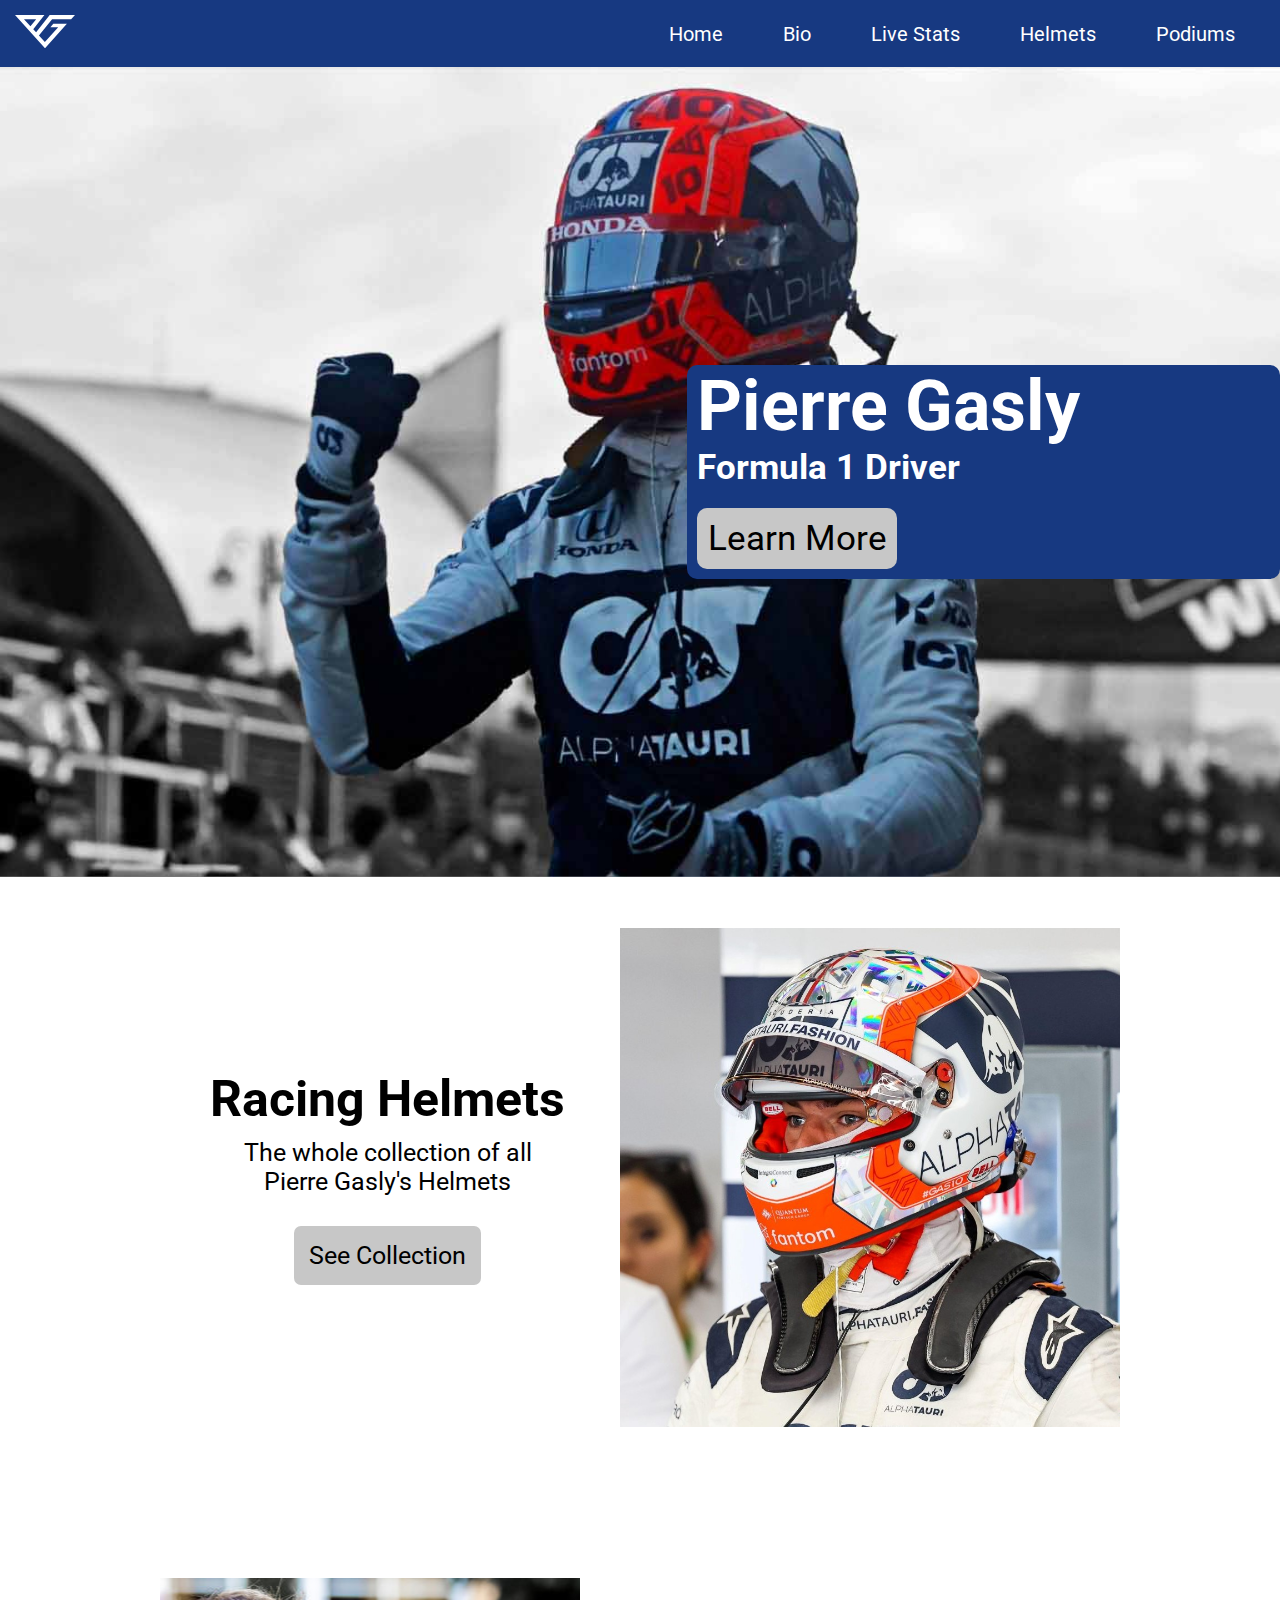
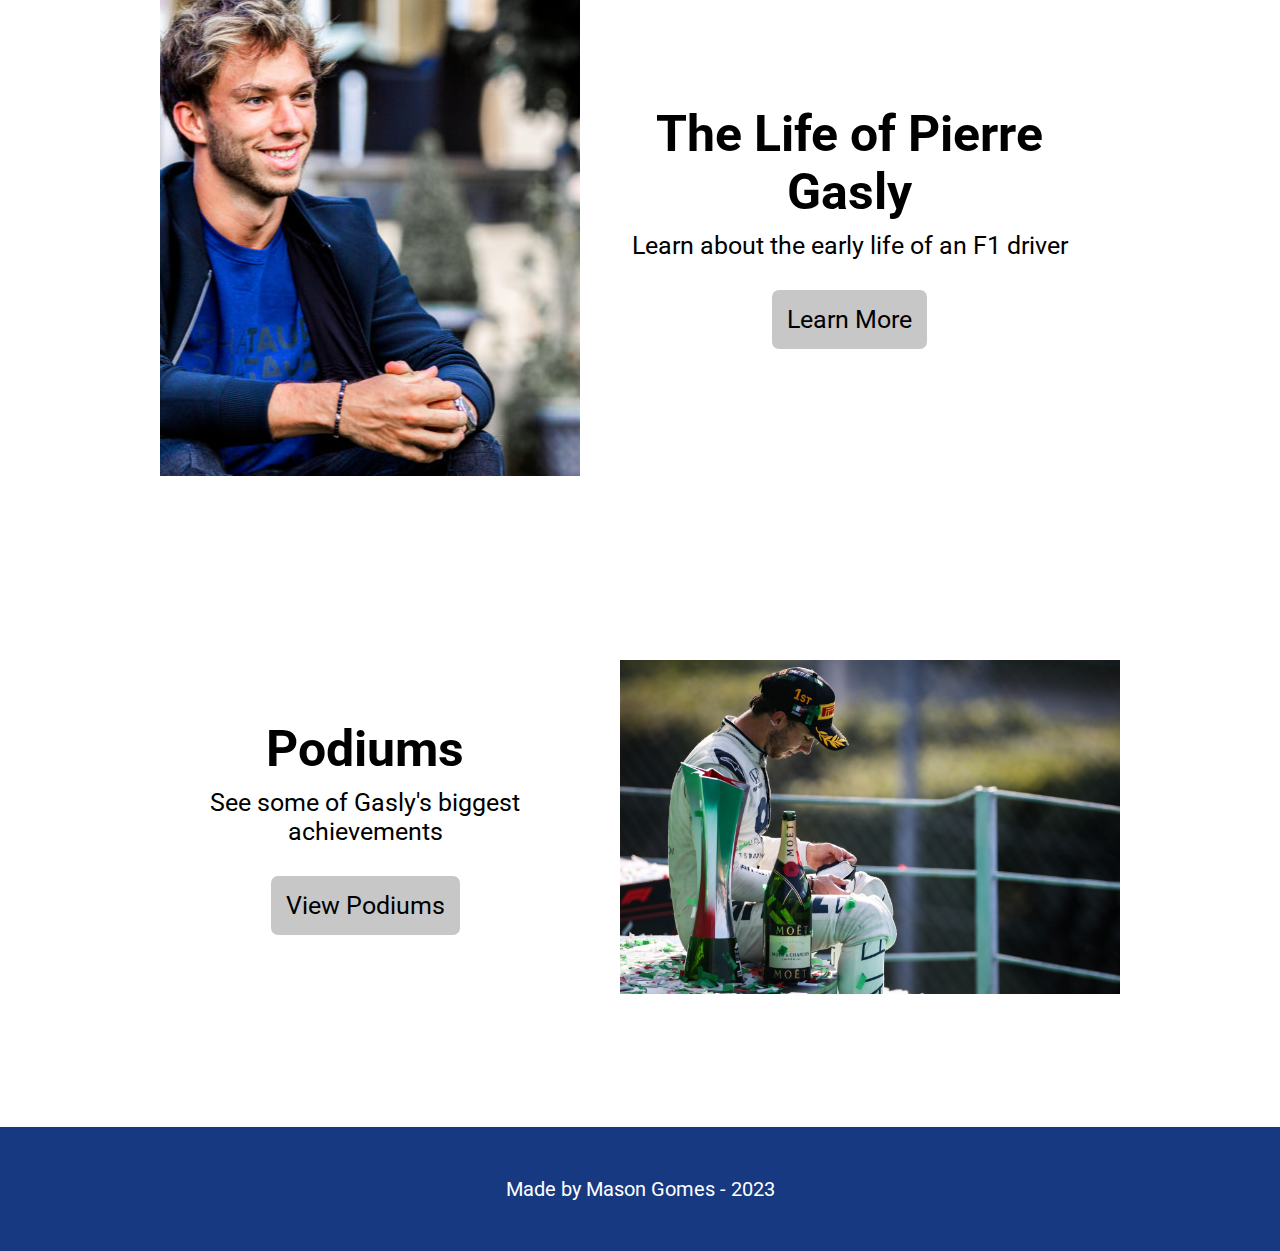
==== index.html @ 5350dfff "Add files via upload" ====
<!DOCTYPE html>
<html lang="en">
  <head>
    <meta charset="UTF-8" />
    <meta http-equiv="X-UA-Compatible" content="IE=edge" />
    <meta name="viewport" content="width=device-width, initial-scale=1.0" />
    <link rel="stylesheet" href="style.css" />
    <link rel="stylesheet" href="navbar.css" />
    <link rel="preconnect" href="https://fonts.googleapis.com" />
    <link rel="preconnect" href="https://fonts.gstatic.com" crossorigin />
    <link
      href="https://fonts.googleapis.com/css2?family=Roboto&family=Space+Mono&display=swap"
      rel="stylesheet"
    />
    <title>Pierre Gasly</title>
  </head>
  <body>
    <nav id="navbar">
      <a href="index.html">
        <svg id="pg-logo" viewBox="0 0 460.74 255.44">
          <defs>
            <style>
              .cls-1 {
                fill: #fff;
              }
            </style>
          </defs>
          <path
            class="cls-1"
            d="m431.09,33.47L460.74,0h-194.14l-104.56,131.61-21.7-21.4L225.94,0H0l230.51,255.44,168.02-187.57-104.56-.46-22.07,26.83h59.9l-102.5,113.35-45.57-50.47,101.22-123.65h146.14Zm-362.3-.8h93.9l-44.14,52.85-49.76-52.85Z"
          />
        </svg>
      </a>
      <div class="tabs">
        <a href="index.html">Home</a>
        <a href="bio.html">Bio</a>
        <a href="stats.html">Live Stats</a>
        <a href="helmets.html">Helmets</a>
        <a href="podiums.html">Podiums</a>
      </div>
    </nav>
    <div class="heroContainer">
      <div class="heroContent">
        <h1 class="heroTitle">Pierre Gasly</h1>
        <h2 class="heroSubtitle">Formula 1 Driver</h2>
        <a class="heroButton" href="bio.html">Learn More</a>
      </div>
    </div>
    <div class="helmetSection">
      <div class="helmetContent">
        <h1 class="helmetText">Racing Helmets</h1>
        <h2 class="helmetSubtext">
          The whole collection of all <br />
          Pierre Gasly's Helmets
        </h2>
        <a class="helmetButton" href="helmets.html">See Collection</a>
      </div>
      <div class="helmetImage"></div>
    </div>
    <div class="bioSection">
      <div class="bioImage"></div>
      <div class="bioContent">
        <h1 class="bioText">The Life of Pierre Gasly</h1>
        <h2 class="bioSubtext">Learn about the early life of an F1 driver</h2>
        <a class="bioButton" href="bio.html">Learn More</a>
      </div>
    </div>
    <div class="podiumSection">
      <div class="podiumContent">
        <h1 class="podiumText">Podiums</h1>
        <h2 class="podiumSubtext">
          See some of Gasly's biggest<br />
        achievements  
        </h2>
        <a class="podiumButton" href="podiums.html">View Podiums</a>
      </div>
      <div class="podiumImage"></div>
    </div>
    <div class="footer">
      <div class="footerText">Made by Mason Gomes - 2023</div>
    </div>
    
    <script src="script.js"></script>
  </body>
</html>
---- style.css ----
* {
  margin: 0;
  padding: 0;
  box-sizing: border-box;
  font-family: "Roboto", sans-serif;
}
/* 
body {
  background-color: rgb(50, 96, 114);
} */

a {
  color: black;
  text-decoration: none;
}

.heroContainer {
  background-image: url(Home\ page\ BW.jpg);
  background-size: cover;
  height: 90vh;
  width: 100%;
  display: flex;
  flex-direction: column;
  justify-content: center;
  align-items: flex-end;
  text-align: left;
}

.heroContent {
  border-radius: 10px;
  color: white;
  font-size: 35px;
  padding: 0px 200px 10px 10px;
  background-color: rgb(23, 57, 129);
}
.heroSubtitle {
  margin-bottom: 20px;
  font-size: 35px;
}

.heroButton {
  display: block;
  text-align: center;
  padding: 10px;
  background-color: rgb(199, 199, 199);
  color: rgb(0, 0, 0);
  border-radius: 10px;
  margin-top: 20px;
  width: 200px;
}

.heroButton:hover {
  background-color: rgb(100, 100, 100);
  color: rgb(255, 255, 255);
}

.helmetImage {
  background: url(gasly_helmets.jpg) no-repeat center;
  background-size: contain;
  display: flex;
  height: 500px;
  width: 500px;
}

.helmetContent {
  background-color: white;
  font-size: 25px;
  display: flex;
  flex-direction: column;
  justify-content: center;
  align-items: center;
  text-align: center;
  margin: 50px;
}

.helmetButton {
  background-color: rgb(199, 199, 199);
  padding: 15px;
  border-radius: 7px;
  font-size: 25px;
  margin-top: 30px;
}

.helmetButton:hover {
  background-color: rgb(100, 100, 100);
  color: rgb(255, 255, 255);
}

.helmetSection {
  display: flex;
  width: 75%;
  margin: auto;
  justify-content: space-between;
  margin-top: 50px;
}

.helmetSubtext{
  font-weight: normal;
  font-size: 25px;
  margin-top: 10px;
}

.bioImage {
  background: url(gasly_bio.jpg) no-repeat center;
  height: 500px;
  width: 500px;
}

.bioSection {
  display: flex;
  width: 75%;
  margin: auto;
  justify-content: space-between;
  margin-top: 150px;
}

.bioContent {
  background-color: white;
  font-size: 25px;
  display: flex;
  flex-direction: column;
  justify-content: center;
  align-items: center;
  text-align: center;
  margin: 50px;
}

.bioButton {
  background-color: rgb(199, 199, 199);
  padding: 15px;
  border-radius: 7px;
  font-size: 25px;
  margin-top: 30px;
}

.bioButton:hover {
  background-color: rgb(100, 100, 100);
  color: rgb(255, 255, 255);
}

.bioSubtext{
  font-weight: normal;
  font-size: 25px;
  margin-top: 10px;
}

.footer {
  background-color: rgb(23, 57, 129);
  padding: 50px;
  margin-top: 50px;
  text-align: center;
  color: white;
  font-size: 20px;
}

.podiumImage {
  background: url(podiumpic.jpg) no-repeat center;
  background-size: contain;
  display: flex;
  height: 500px;
  width: 500px;
}

.podiumContent {
  background-color: white;
  font-size: 25px;
  display: flex;
  flex-direction: column;
  justify-content: center;
  align-items: center;
  text-align: center;
  margin: 50px;
}

.podiumButton {
  background-color: rgb(199, 199, 199);
  padding: 15px;
  border-radius: 7px;
  font-size: 25px;
  margin-top: 30px;
}

.podiumButton:hover {
  background-color: rgb(100, 100, 100);
  color: rgb(255, 255, 255);
}

.podiumSection {
  display: flex;
  width: 75%;
  margin: auto;
  justify-content: space-between;
  margin-top: 100px;
}

.podiumSubtext{
  font-weight: normal;
  font-size: 25px;
  margin-top: 10px;
}
---- navbar.css ----
* {
  margin: 0;
  padding: 0;
  box-sizing: border-box;
}

a {
  color: black;
  text-decoration: none;
}

#navbar {
  display: flex;
  justify-content: space-between;
  align-items: center;
  background-color: rgb(23, 57, 129);
  padding: 15px;
}

.tabs {
  display: flex;
  align-items: center;
  justify-content: center;
}

.tabs a {
  margin: 0 30px 0 30px;
  color: white;

  font-size: 20px;
  transition: all 0.3s;
}

.tabs a:hover {
  font-weight: bold;
  font-size: 22px;
}

#pg-logo {
  width: 60px;
}
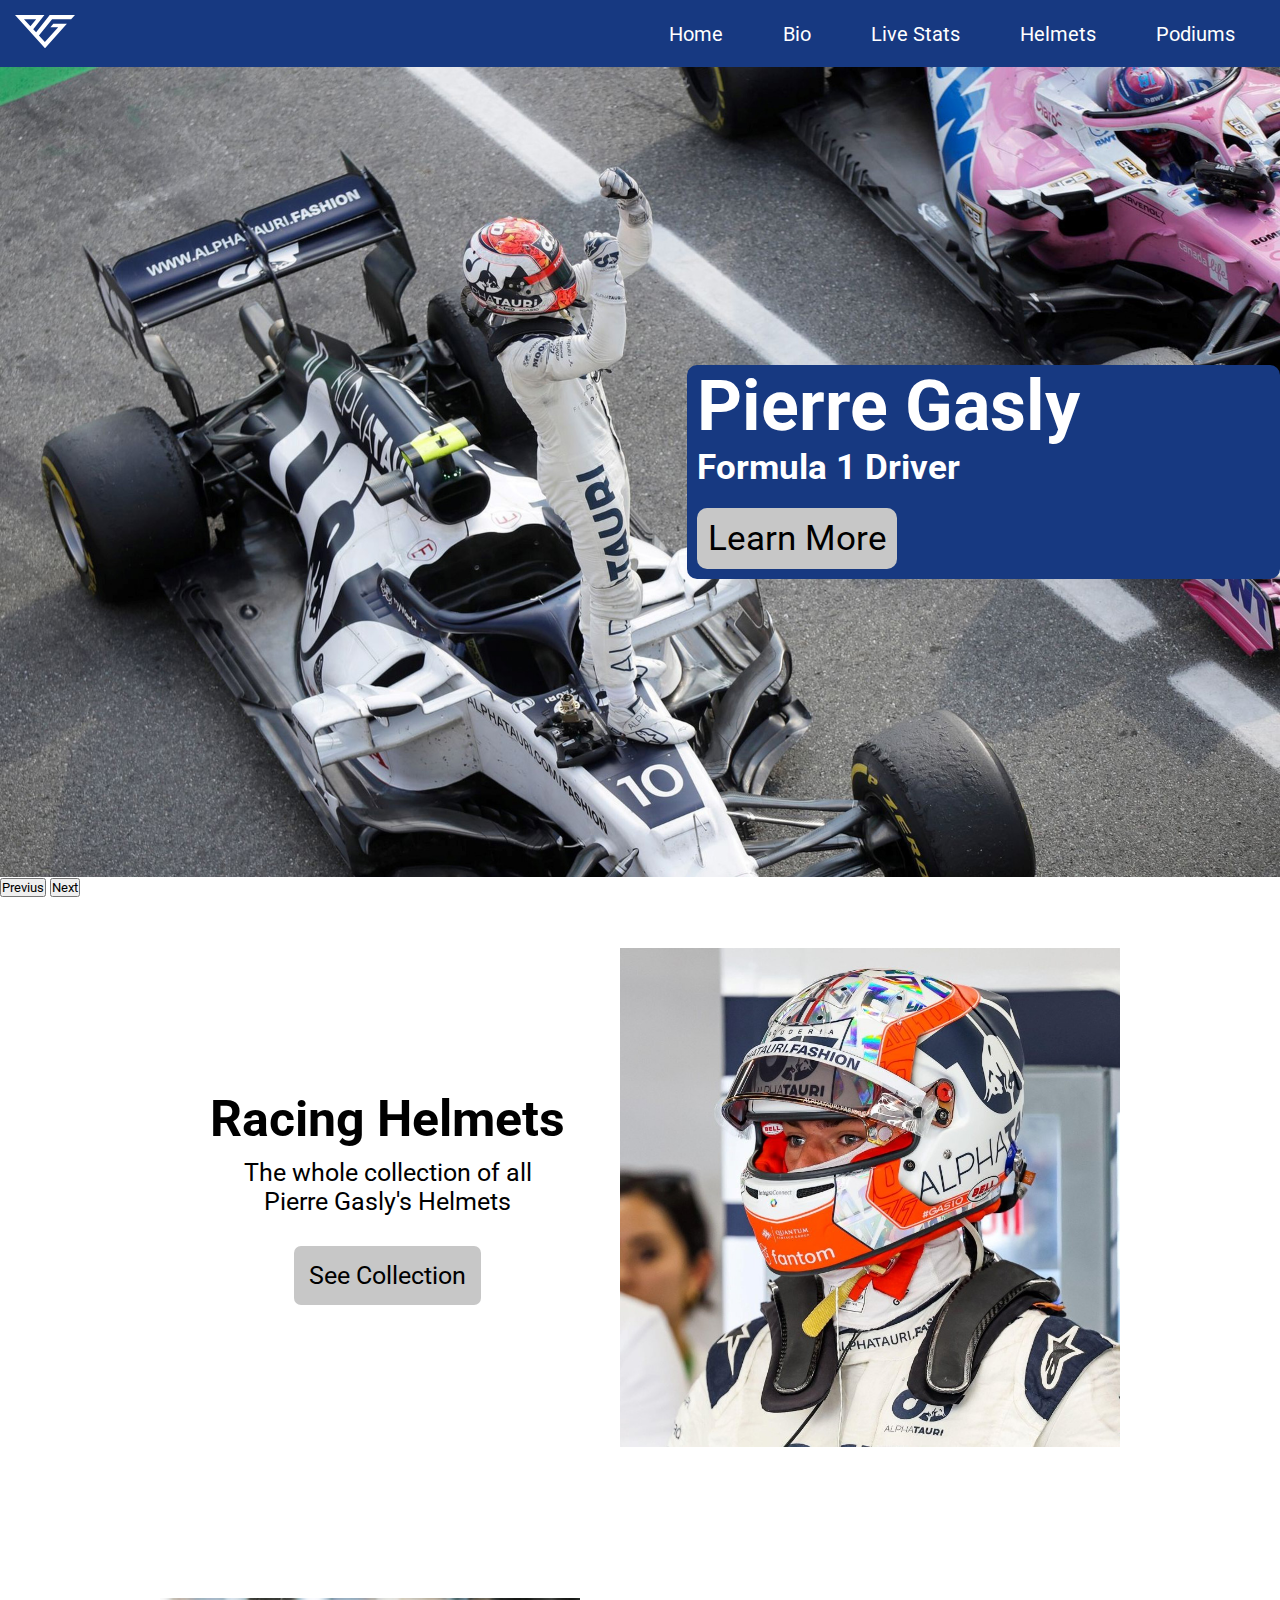
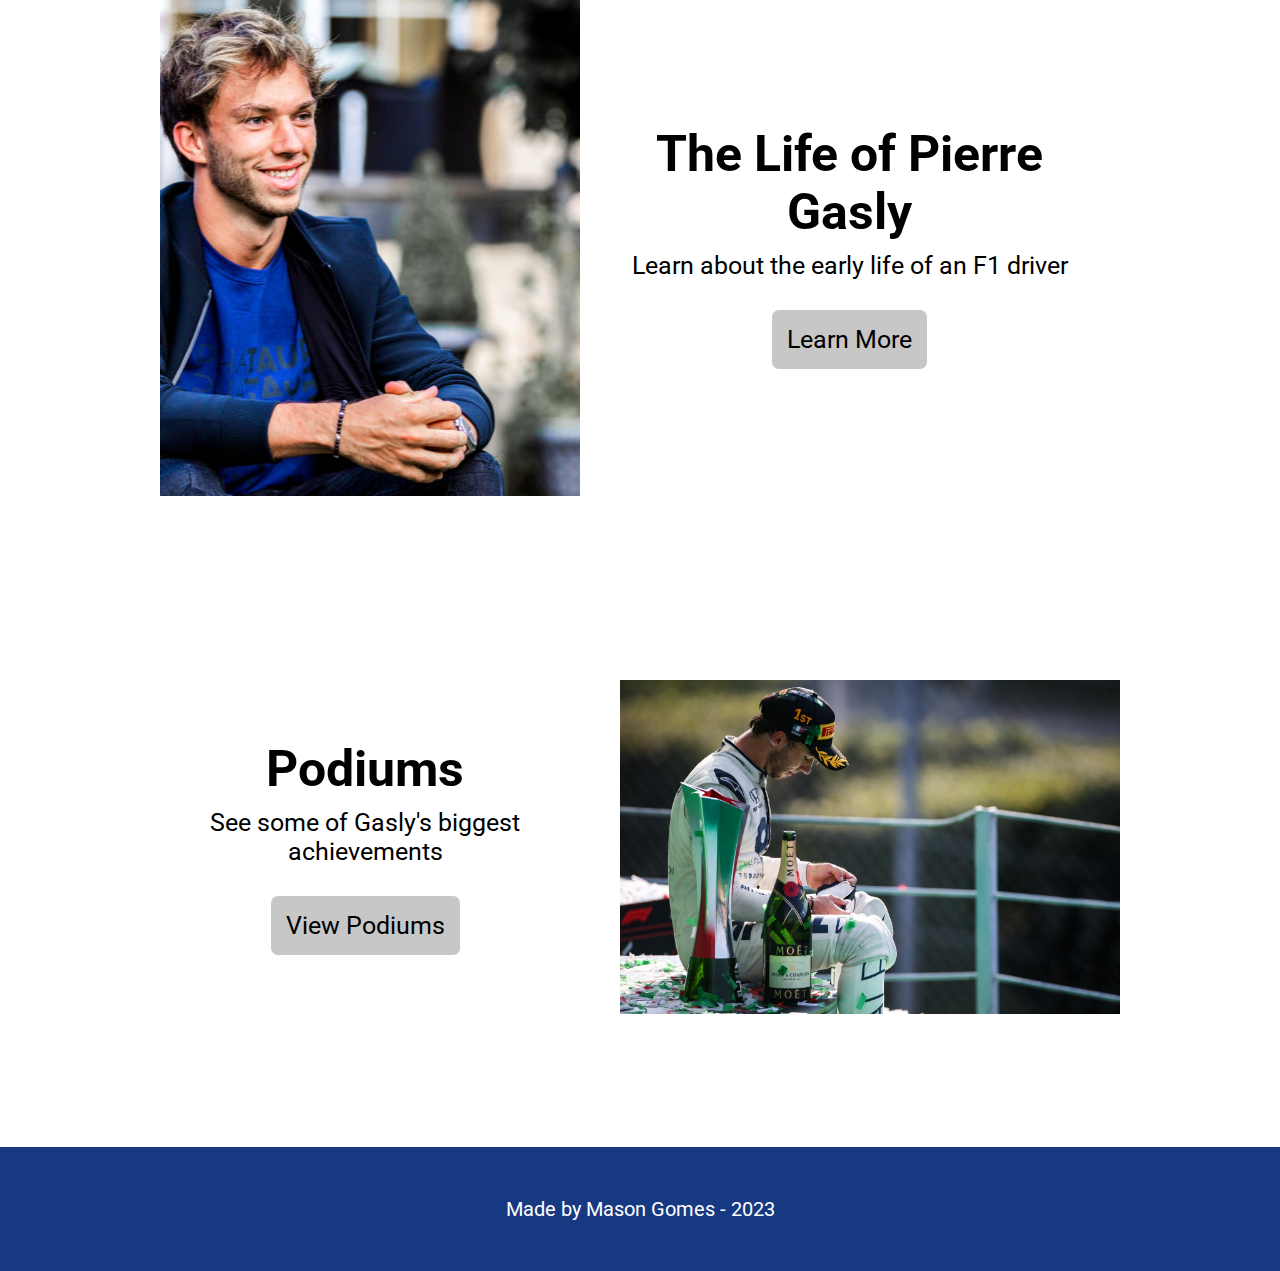
==== commit 4497df5c: "first update" ====
--- a/index.html
+++ b/index.html
@@ -1,85 +1,113 @@
-<!DOCTYPE html>
-<html lang="en">
-  <head>
-    <meta charset="UTF-8" />
-    <meta http-equiv="X-UA-Compatible" content="IE=edge" />
-    <meta name="viewport" content="width=device-width, initial-scale=1.0" />
-    <link rel="stylesheet" href="style.css" />
-    <link rel="stylesheet" href="navbar.css" />
-    <link rel="preconnect" href="https://fonts.googleapis.com" />
-    <link rel="preconnect" href="https://fonts.gstatic.com" crossorigin />
-    <link
-      href="https://fonts.googleapis.com/css2?family=Roboto&family=Space+Mono&display=swap"
-      rel="stylesheet"
-    />
-    <title>Pierre Gasly</title>
-  </head>
-  <body>
-    <nav id="navbar">
-      <a href="index.html">
-        <svg id="pg-logo" viewBox="0 0 460.74 255.44">
-          <defs>
-            <style>
-              .cls-1 {
-                fill: #fff;
-              }
-            </style>
-          </defs>
-          <path
-            class="cls-1"
-            d="m431.09,33.47L460.74,0h-194.14l-104.56,131.61-21.7-21.4L225.94,0H0l230.51,255.44,168.02-187.57-104.56-.46-22.07,26.83h59.9l-102.5,113.35-45.57-50.47,101.22-123.65h146.14Zm-362.3-.8h93.9l-44.14,52.85-49.76-52.85Z"
-          />
-        </svg>
-      </a>
-      <div class="tabs">
-        <a href="index.html">Home</a>
-        <a href="bio.html">Bio</a>
-        <a href="stats.html">Live Stats</a>
-        <a href="helmets.html">Helmets</a>
-        <a href="podiums.html">Podiums</a>
-      </div>
-    </nav>
-    <div class="heroContainer">
-      <div class="heroContent">
-        <h1 class="heroTitle">Pierre Gasly</h1>
-        <h2 class="heroSubtitle">Formula 1 Driver</h2>
-        <a class="heroButton" href="bio.html">Learn More</a>
-      </div>
-    </div>
-    <div class="helmetSection">
-      <div class="helmetContent">
-        <h1 class="helmetText">Racing Helmets</h1>
-        <h2 class="helmetSubtext">
-          The whole collection of all <br />
-          Pierre Gasly's Helmets
-        </h2>
-        <a class="helmetButton" href="helmets.html">See Collection</a>
-      </div>
-      <div class="helmetImage"></div>
-    </div>
-    <div class="bioSection">
-      <div class="bioImage"></div>
-      <div class="bioContent">
-        <h1 class="bioText">The Life of Pierre Gasly</h1>
-        <h2 class="bioSubtext">Learn about the early life of an F1 driver</h2>
-        <a class="bioButton" href="bio.html">Learn More</a>
-      </div>
-    </div>
-    <div class="podiumSection">
-      <div class="podiumContent">
-        <h1 class="podiumText">Podiums</h1>
-        <h2 class="podiumSubtext">
-          See some of Gasly's biggest<br />
-        achievements  
-        </h2>
-        <a class="podiumButton" href="podiums.html">View Podiums</a>
-      </div>
-      <div class="podiumImage"></div>
-    </div>
-    <div class="footer">
-      <div class="footerText">Made by Mason Gomes - 2023</div>
-    </div>
-    
-    <script src="script.js"></script>
-  </body>
-</html>
+<!DOCTYPE html>
+<html lang="en">
+  <head>
+    <meta charset="UTF-8" />
+    <meta http-equiv="X-UA-Compatible" content="IE=edge" />
+    <meta name="viewport" content="width=device-width, initial-scale=1.0" />
+    <link rel="stylesheet" href="style.css" />
+    <link rel="stylesheet" href="navbar.css" />
+    <link rel="preconnect" href="https://fonts.googleapis.com" />
+    <link rel="preconnect" href="https://fonts.gstatic.com" crossorigin />
+    <link
+      href="https://fonts.googleapis.com/css2?family=Roboto&family=Space+Mono&display=swap"
+      rel="stylesheet"
+    />
+    <title>Pierre Gasly</title>
+  </head>
+  <body>
+    <nav id="navbar">
+      <a href="index.html">
+        <svg id="pg-logo" viewBox="0 0 460.74 255.44">
+          <defs>
+            <style>
+              .cls-1 {
+                fill: #fff;
+              }
+            </style>
+          </defs>
+          <path
+            class="cls-1"
+            d="m431.09,33.47L460.74,0h-194.14l-104.56,131.61-21.7-21.4L225.94,0H0l230.51,255.44,168.02-187.57-104.56-.46-22.07,26.83h59.9l-102.5,113.35-45.57-50.47,101.22-123.65h146.14Zm-362.3-.8h93.9l-44.14,52.85-49.76-52.85Z"
+          />
+        </svg>
+      </a>
+      <div class="tabs">
+        <a href="index.html">Home</a>
+        <a href="bio.html">Bio</a>
+        <a href="stats.html">Live Stats</a>
+        <a href="helmets.html">Helmets</a>
+        <a href="podiums.html">Podiums</a>
+      </div>
+    </nav>
+    <div class="heroCarousel">
+      <div class="slide bioSlide">
+        <div class="slideContent">
+          <h1 class="heroTitle">Pierre Gasly</h1>
+          <h2 class="heroSubtitle">Formula 1 Driver</h2>
+          <a class="heroButton" href="bio.html">Learn More</a>
+        </div>
+      </div>
+
+      <div class="slide statsSlide">
+        <div class="slideContent">
+          <h1 class="heroTitle">Pierre Gasly</h1>
+          <h2 class="heroSubtitle">Formula 1 Driver</h2>
+          <a class="heroButton" href="bio.html">Learn More</a>
+        </div>
+      </div>
+
+      <div class="slide helmetsSlide">
+        <div class="altSlideContent">
+          <h1 class="heroTitle">Pierre Gasly</h1>
+          <h2 class="heroSubtitle">Formula 1 Driver</h2>
+          <a class="heroAltButton" href="bio.html">Learn More</a>
+        </div>
+      </div>
+
+      <div class="slide podiumSlide">
+        <div class="altSlideContent">
+          <h1 class="heroTitle">Pierre Gasly</h1>
+          <h2 class="heroSubtitle">Formula 1 Driver</h2>
+          <a class="heroAltButton" href="bio.html">Learn More</a>
+        </div>
+      </div>
+    </div>
+    <button class="prev">Previus</button>
+    <button class="next">Next</button>
+    <div class="helmetSection">
+      <div class="helmetContent">
+        <h1 class="helmetText">Racing Helmets</h1>
+        <h2 class="helmetSubtext">
+          The whole collection of all <br />
+          Pierre Gasly's Helmets
+        </h2>
+        <a class="helmetButton" href="helmets.html">See Collection</a>
+      </div>
+      <div class="helmetImage"></div>
+    </div>
+    <div class="bioSection">
+      <div class="bioImage"></div>
+      <div class="bioContent">
+        <h1 class="bioText">The Life of Pierre Gasly</h1>
+        <h2 class="bioSubtext">Learn about the early life of an F1 driver</h2>
+        <a class="bioButton" href="bio.html">Learn More</a>
+      </div>
+    </div>
+    <div class="podiumSection">
+      <div class="podiumContent">
+        <h1 class="podiumText">Podiums</h1>
+        <h2 class="podiumSubtext">
+          See some of Gasly's biggest<br />
+          achievements
+        </h2>
+        <a class="podiumButton" href="podiums.html">View Podiums</a>
+      </div>
+      <div class="podiumImage"></div>
+    </div>
+    <div class="footer">
+      <div class="footerText">Made by Mason Gomes - 2023</div>
+    </div>
+
+    <script src="script.js"></script>
+  </body>
+</html>
--- a/style.css
+++ b/style.css
@@ -1,200 +1,282 @@
-* {
-  margin: 0;
-  padding: 0;
-  box-sizing: border-box;
-  font-family: "Roboto", sans-serif;
-}
-/* 
-body {
-  background-color: rgb(50, 96, 114);
-} */
-
-a {
-  color: black;
-  text-decoration: none;
-}
-
-.heroContainer {
-  background-image: url(Home\ page\ BW.jpg);
-  background-size: cover;
-  height: 90vh;
-  width: 100%;
-  display: flex;
-  flex-direction: column;
-  justify-content: center;
-  align-items: flex-end;
-  text-align: left;
-}
-
-.heroContent {
-  border-radius: 10px;
-  color: white;
-  font-size: 35px;
-  padding: 0px 200px 10px 10px;
-  background-color: rgb(23, 57, 129);
-}
-.heroSubtitle {
-  margin-bottom: 20px;
-  font-size: 35px;
-}
-
-.heroButton {
-  display: block;
-  text-align: center;
-  padding: 10px;
-  background-color: rgb(199, 199, 199);
-  color: rgb(0, 0, 0);
-  border-radius: 10px;
-  margin-top: 20px;
-  width: 200px;
-}
-
-.heroButton:hover {
-  background-color: rgb(100, 100, 100);
-  color: rgb(255, 255, 255);
-}
-
-.helmetImage {
-  background: url(gasly_helmets.jpg) no-repeat center;
-  background-size: contain;
-  display: flex;
-  height: 500px;
-  width: 500px;
-}
-
-.helmetContent {
-  background-color: white;
-  font-size: 25px;
-  display: flex;
-  flex-direction: column;
-  justify-content: center;
-  align-items: center;
-  text-align: center;
-  margin: 50px;
-}
-
-.helmetButton {
-  background-color: rgb(199, 199, 199);
-  padding: 15px;
-  border-radius: 7px;
-  font-size: 25px;
-  margin-top: 30px;
-}
-
-.helmetButton:hover {
-  background-color: rgb(100, 100, 100);
-  color: rgb(255, 255, 255);
-}
-
-.helmetSection {
-  display: flex;
-  width: 75%;
-  margin: auto;
-  justify-content: space-between;
-  margin-top: 50px;
-}
-
-.helmetSubtext{
-  font-weight: normal;
-  font-size: 25px;
-  margin-top: 10px;
-}
-
-.bioImage {
-  background: url(gasly_bio.jpg) no-repeat center;
-  height: 500px;
-  width: 500px;
-}
-
-.bioSection {
-  display: flex;
-  width: 75%;
-  margin: auto;
-  justify-content: space-between;
-  margin-top: 150px;
-}
-
-.bioContent {
-  background-color: white;
-  font-size: 25px;
-  display: flex;
-  flex-direction: column;
-  justify-content: center;
-  align-items: center;
-  text-align: center;
-  margin: 50px;
-}
-
-.bioButton {
-  background-color: rgb(199, 199, 199);
-  padding: 15px;
-  border-radius: 7px;
-  font-size: 25px;
-  margin-top: 30px;
-}
-
-.bioButton:hover {
-  background-color: rgb(100, 100, 100);
-  color: rgb(255, 255, 255);
-}
-
-.bioSubtext{
-  font-weight: normal;
-  font-size: 25px;
-  margin-top: 10px;
-}
-
-.footer {
-  background-color: rgb(23, 57, 129);
-  padding: 50px;
-  margin-top: 50px;
-  text-align: center;
-  color: white;
-  font-size: 20px;
-}
-
-.podiumImage {
-  background: url(podiumpic.jpg) no-repeat center;
-  background-size: contain;
-  display: flex;
-  height: 500px;
-  width: 500px;
-}
-
-.podiumContent {
-  background-color: white;
-  font-size: 25px;
-  display: flex;
-  flex-direction: column;
-  justify-content: center;
-  align-items: center;
-  text-align: center;
-  margin: 50px;
-}
-
-.podiumButton {
-  background-color: rgb(199, 199, 199);
-  padding: 15px;
-  border-radius: 7px;
-  font-size: 25px;
-  margin-top: 30px;
-}
-
-.podiumButton:hover {
-  background-color: rgb(100, 100, 100);
-  color: rgb(255, 255, 255);
-}
-
-.podiumSection {
-  display: flex;
-  width: 75%;
-  margin: auto;
-  justify-content: space-between;
-  margin-top: 100px;
-}
-
-.podiumSubtext{
-  font-weight: normal;
-  font-size: 25px;
-  margin-top: 10px;
-}+* {
+  margin: 0;
+  padding: 0;
+  box-sizing: border-box;
+  font-family: "Roboto", sans-serif;
+}
+/* 
+body {
+  background-color: rgb(50, 96, 114);
+} */
+
+a {
+  color: black;
+  text-decoration: none;
+}
+
+.heroCarousel {
+  width: 100%;
+  height: 90vh;
+  display: flex;
+  justify-content: center;
+  position: relative;
+  align-items: flex-end;
+  text-align: left;
+  flex-direction: column;
+  overflow: hidden;
+}
+
+.bioSlide {
+  background-image: url(bio.jpg);
+  background-size: cover;
+  height: 90vh;
+  width: 100%;
+  display: flex;
+  flex-direction: column;
+  justify-content: center;
+  align-items: flex-end;
+  text-align: left;
+}
+
+.statsSlide {
+  background-image: url(stats.jpg);
+  background-size: cover;
+  height: 90vh;
+  width: 100%;
+  display: flex;
+  flex-direction: column;
+  justify-content: center;
+  align-items: flex-end;
+  text-align: left;
+}
+
+.helmetsSlide {
+  background-image: url(helmets.jpg);
+  background-size: cover;
+  height: 90vh;
+  width: 100%;
+  display: flex;
+  flex-direction: column;
+  justify-content: center;
+  align-items: flex-start;
+  text-align: left;
+}
+
+.altSlideContent {
+  padding: 0px 10px 10px 200px;
+  border-radius: 10px;
+  color: white;
+  font-size: 35px;
+  background-color: rgb(23, 57, 129);
+  text-align: right;
+}
+
+.heroAltButton {
+  display: block;
+  text-align: center;
+  padding: 10px;
+  background-color: rgb(199, 199, 199);
+  color: rgb(0, 0, 0);
+  border-radius: 10px;
+  margin-top: 20px;
+  width: 200px;
+  margin-left: 200px;
+}
+
+.podiumSlide {
+  background-image: url(podium.jpg);
+  background-size: cover;
+  height: 90vh;
+  width: 100%;
+  display: flex;
+  flex-direction: column;
+  justify-content: center;
+  align-items: flex-start;
+  text-align: left;
+}
+
+.slide {
+  width: 100%;
+  height: 100%;
+  position: absolute;
+  transition: all 0.5s;
+}
+
+.slide img {
+  width: 100%;
+  height: 100%;
+  object-fit: cover;
+}
+
+.slideContent {
+  padding: 0px 200px 10px 10px;
+  border-radius: 10px;
+  color: white;
+  font-size: 35px;
+  background-color: rgb(23, 57, 129);
+}
+.heroSubtitle {
+  margin-bottom: 20px;
+  font-size: 35px;
+}
+
+.heroButton {
+  display: block;
+  text-align: center;
+  padding: 10px;
+  background-color: rgb(199, 199, 199);
+  color: rgb(0, 0, 0);
+  border-radius: 10px;
+  margin-top: 20px;
+  width: 200px;
+}
+
+.heroButton:hover {
+  background-color: rgb(100, 100, 100);
+  color: rgb(255, 255, 255);
+}
+
+.helmetImage {
+  background: url(gasly_helmets.jpg) no-repeat center;
+  background-size: contain;
+  display: flex;
+  height: 500px;
+  width: 500px;
+}
+
+.helmetContent {
+  background-color: white;
+  font-size: 25px;
+  display: flex;
+  flex-direction: column;
+  justify-content: center;
+  align-items: center;
+  text-align: center;
+  margin: 50px;
+}
+
+.helmetButton {
+  background-color: rgb(199, 199, 199);
+  padding: 15px;
+  border-radius: 7px;
+  font-size: 25px;
+  margin-top: 30px;
+}
+
+.helmetButton:hover {
+  background-color: rgb(100, 100, 100);
+  color: rgb(255, 255, 255);
+}
+
+.helmetSection {
+  display: flex;
+  width: 75%;
+  margin: auto;
+  justify-content: space-between;
+  margin-top: 50px;
+}
+
+.helmetSubtext {
+  font-weight: normal;
+  font-size: 25px;
+  margin-top: 10px;
+}
+
+.bioImage {
+  background: url(gasly_bio.jpg) no-repeat center;
+  height: 500px;
+  width: 500px;
+}
+
+.bioSection {
+  display: flex;
+  width: 75%;
+  margin: auto;
+  justify-content: space-between;
+  margin-top: 150px;
+}
+
+.bioContent {
+  background-color: white;
+  font-size: 25px;
+  display: flex;
+  flex-direction: column;
+  justify-content: center;
+  align-items: center;
+  text-align: center;
+  margin: 50px;
+}
+
+.bioButton {
+  background-color: rgb(199, 199, 199);
+  padding: 15px;
+  border-radius: 7px;
+  font-size: 25px;
+  margin-top: 30px;
+}
+
+.bioButton:hover {
+  background-color: rgb(100, 100, 100);
+  color: rgb(255, 255, 255);
+}
+
+.bioSubtext {
+  font-weight: normal;
+  font-size: 25px;
+  margin-top: 10px;
+}
+
+.footer {
+  background-color: rgb(23, 57, 129);
+  padding: 50px;
+  margin-top: 50px;
+  text-align: center;
+  color: white;
+  font-size: 20px;
+}
+
+.podiumImage {
+  background: url(podiumpic.jpg) no-repeat center;
+  background-size: contain;
+  display: flex;
+  height: 500px;
+  width: 500px;
+}
+
+.podiumContent {
+  background-color: white;
+  font-size: 25px;
+  display: flex;
+  flex-direction: column;
+  justify-content: center;
+  align-items: center;
+  text-align: center;
+  margin: 50px;
+}
+
+.podiumButton {
+  background-color: rgb(199, 199, 199);
+  padding: 15px;
+  border-radius: 7px;
+  font-size: 25px;
+  margin-top: 30px;
+}
+
+.podiumButton:hover {
+  background-color: rgb(100, 100, 100);
+  color: rgb(255, 255, 255);
+}
+
+.podiumSection {
+  display: flex;
+  width: 75%;
+  margin: auto;
+  justify-content: space-between;
+  margin-top: 100px;
+}
+
+.podiumSubtext {
+  font-weight: normal;
+  font-size: 25px;
+  margin-top: 10px;
+}
--- a/navbar.css
+++ b/navbar.css
@@ -1,41 +1,41 @@
-* {
-  margin: 0;
-  padding: 0;
-  box-sizing: border-box;
-}
-
-a {
-  color: black;
-  text-decoration: none;
-}
-
-#navbar {
-  display: flex;
-  justify-content: space-between;
-  align-items: center;
-  background-color: rgb(23, 57, 129);
-  padding: 15px;
-}
-
-.tabs {
-  display: flex;
-  align-items: center;
-  justify-content: center;
-}
-
-.tabs a {
-  margin: 0 30px 0 30px;
-  color: white;
-
-  font-size: 20px;
-  transition: all 0.3s;
-}
-
-.tabs a:hover {
-  font-weight: bold;
-  font-size: 22px;
-}
-
-#pg-logo {
-  width: 60px;
+* {
+  margin: 0;
+  padding: 0;
+  box-sizing: border-box;
+}
+
+a {
+  color: black;
+  text-decoration: none;
+}
+
+#navbar {
+  display: flex;
+  justify-content: space-between;
+  align-items: center;
+  background-color: rgb(23, 57, 129);
+  padding: 15px;
+}
+
+.tabs {
+  display: flex;
+  align-items: center;
+  justify-content: center;
+}
+
+.tabs a {
+  margin: 0 30px 0 30px;
+  color: white;
+
+  font-size: 20px;
+  transition: all 0.3s;
+}
+
+.tabs a:hover {
+  font-weight: bold;
+  font-size: 22px;
+}
+
+#pg-logo {
+  width: 60px;
 }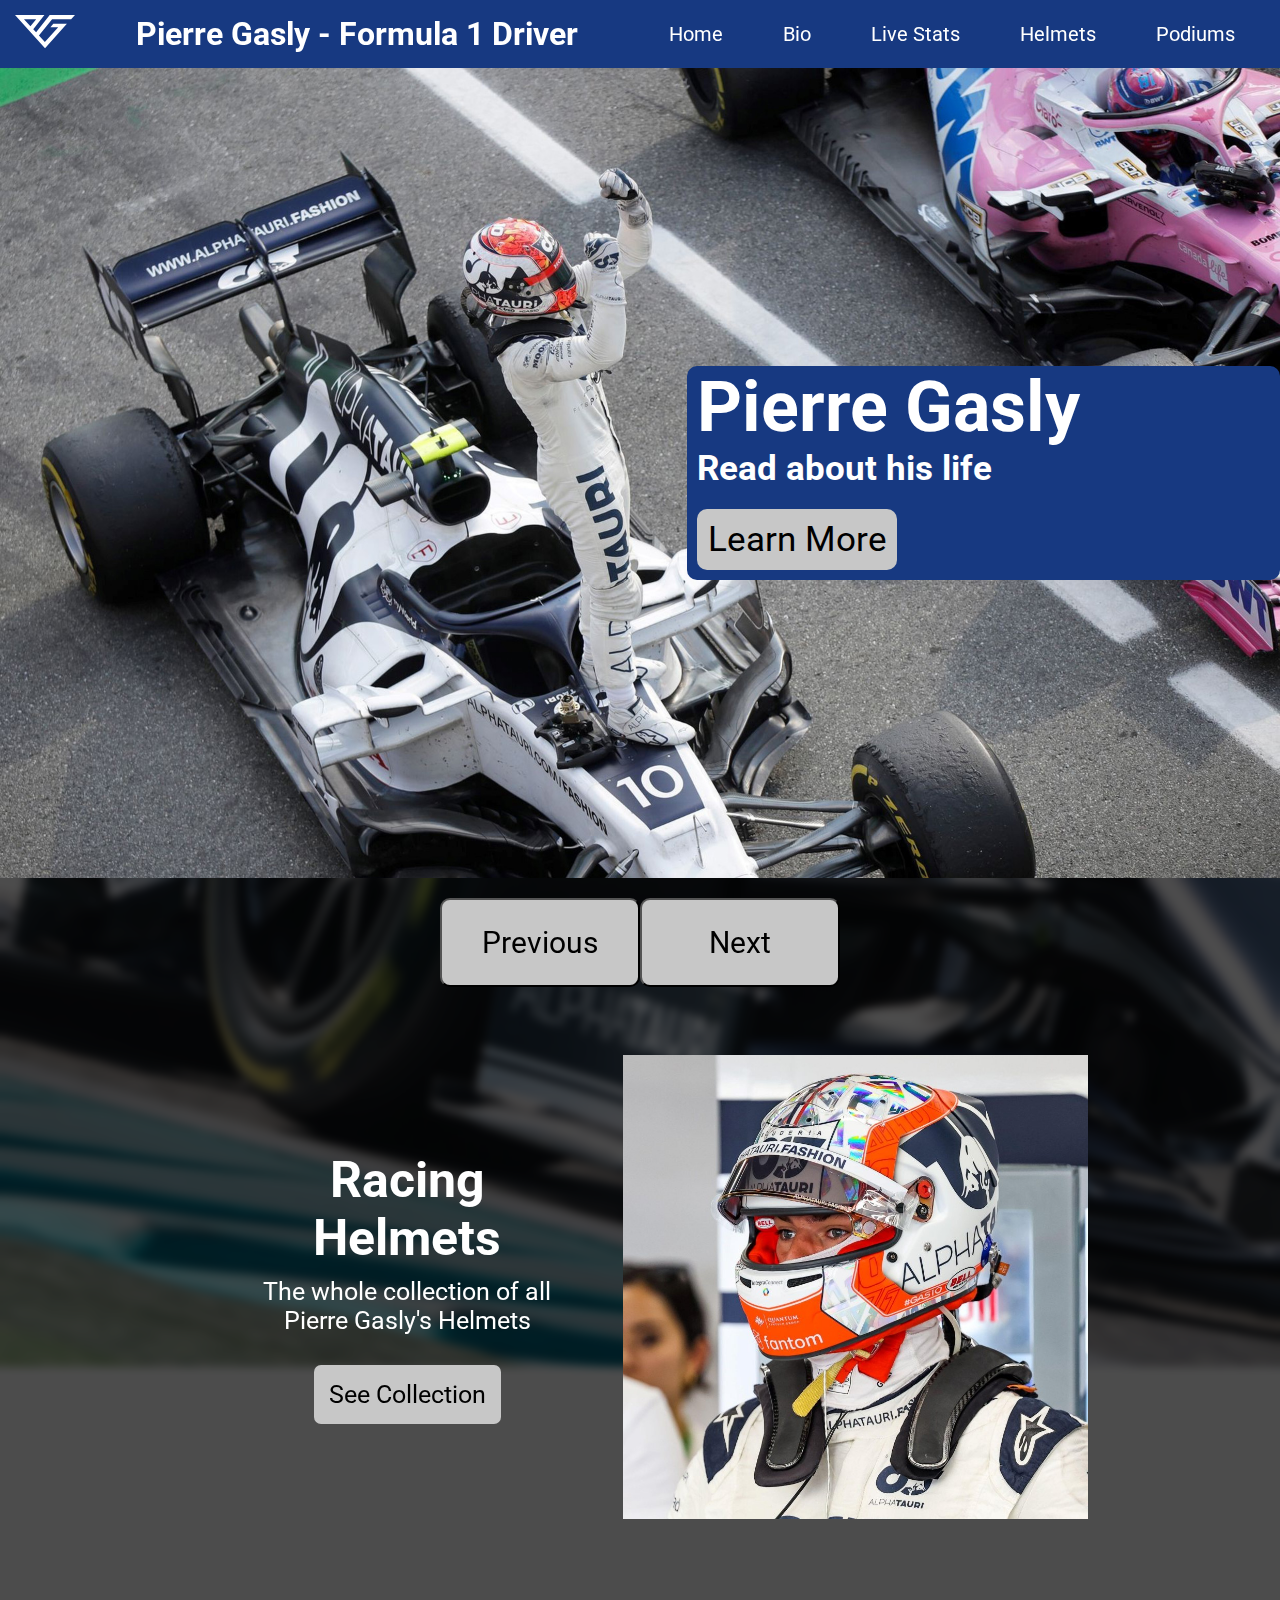
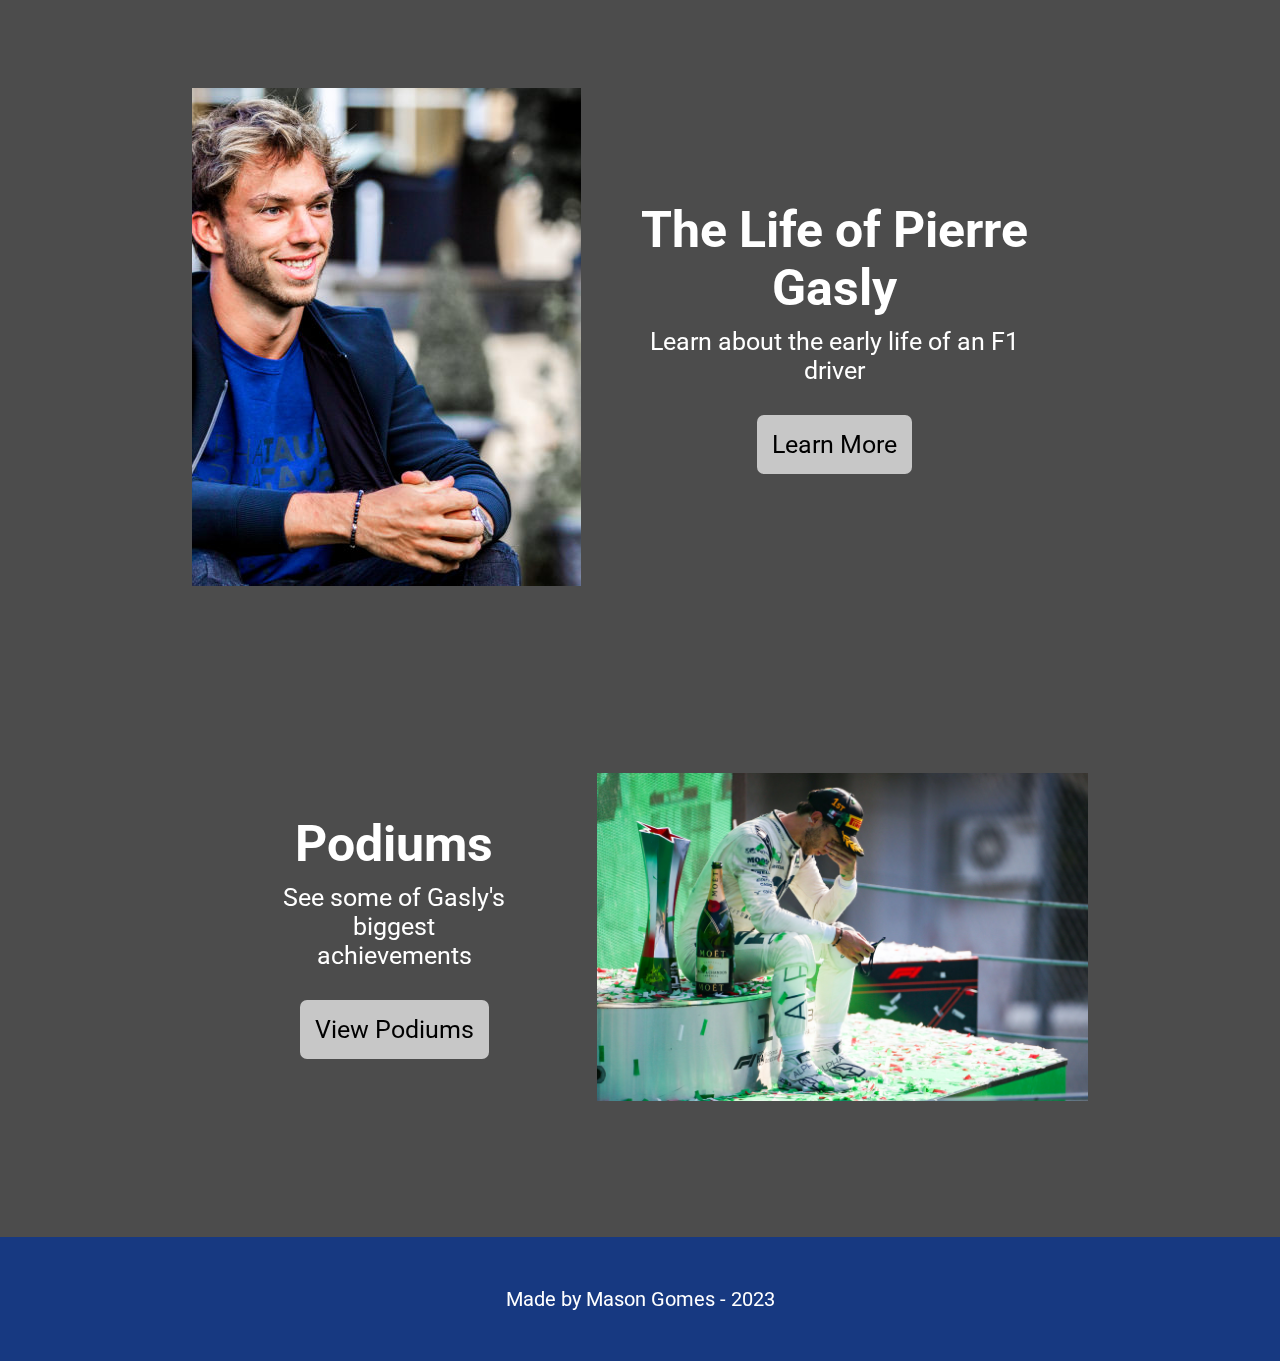
==== commit 60e1ae07: "updated looks" ====
--- a/index.html
+++ b/index.html
@@ -1,113 +1,116 @@
-<!DOCTYPE html>
-<html lang="en">
-  <head>
-    <meta charset="UTF-8" />
-    <meta http-equiv="X-UA-Compatible" content="IE=edge" />
-    <meta name="viewport" content="width=device-width, initial-scale=1.0" />
-    <link rel="stylesheet" href="style.css" />
-    <link rel="stylesheet" href="navbar.css" />
-    <link rel="preconnect" href="https://fonts.googleapis.com" />
-    <link rel="preconnect" href="https://fonts.gstatic.com" crossorigin />
-    <link
-      href="https://fonts.googleapis.com/css2?family=Roboto&family=Space+Mono&display=swap"
-      rel="stylesheet"
-    />
-    <title>Pierre Gasly</title>
-  </head>
-  <body>
-    <nav id="navbar">
-      <a href="index.html">
-        <svg id="pg-logo" viewBox="0 0 460.74 255.44">
-          <defs>
-            <style>
-              .cls-1 {
-                fill: #fff;
-              }
-            </style>
-          </defs>
-          <path
-            class="cls-1"
-            d="m431.09,33.47L460.74,0h-194.14l-104.56,131.61-21.7-21.4L225.94,0H0l230.51,255.44,168.02-187.57-104.56-.46-22.07,26.83h59.9l-102.5,113.35-45.57-50.47,101.22-123.65h146.14Zm-362.3-.8h93.9l-44.14,52.85-49.76-52.85Z"
-          />
-        </svg>
-      </a>
-      <div class="tabs">
-        <a href="index.html">Home</a>
-        <a href="bio.html">Bio</a>
-        <a href="stats.html">Live Stats</a>
-        <a href="helmets.html">Helmets</a>
-        <a href="podiums.html">Podiums</a>
-      </div>
-    </nav>
-    <div class="heroCarousel">
-      <div class="slide bioSlide">
-        <div class="slideContent">
-          <h1 class="heroTitle">Pierre Gasly</h1>
-          <h2 class="heroSubtitle">Formula 1 Driver</h2>
-          <a class="heroButton" href="bio.html">Learn More</a>
-        </div>
-      </div>
-
-      <div class="slide statsSlide">
-        <div class="slideContent">
-          <h1 class="heroTitle">Pierre Gasly</h1>
-          <h2 class="heroSubtitle">Formula 1 Driver</h2>
-          <a class="heroButton" href="bio.html">Learn More</a>
-        </div>
-      </div>
-
-      <div class="slide helmetsSlide">
-        <div class="altSlideContent">
-          <h1 class="heroTitle">Pierre Gasly</h1>
-          <h2 class="heroSubtitle">Formula 1 Driver</h2>
-          <a class="heroAltButton" href="bio.html">Learn More</a>
-        </div>
-      </div>
-
-      <div class="slide podiumSlide">
-        <div class="altSlideContent">
-          <h1 class="heroTitle">Pierre Gasly</h1>
-          <h2 class="heroSubtitle">Formula 1 Driver</h2>
-          <a class="heroAltButton" href="bio.html">Learn More</a>
-        </div>
-      </div>
-    </div>
-    <button class="prev">Previus</button>
-    <button class="next">Next</button>
-    <div class="helmetSection">
-      <div class="helmetContent">
-        <h1 class="helmetText">Racing Helmets</h1>
-        <h2 class="helmetSubtext">
-          The whole collection of all <br />
-          Pierre Gasly's Helmets
-        </h2>
-        <a class="helmetButton" href="helmets.html">See Collection</a>
-      </div>
-      <div class="helmetImage"></div>
-    </div>
-    <div class="bioSection">
-      <div class="bioImage"></div>
-      <div class="bioContent">
-        <h1 class="bioText">The Life of Pierre Gasly</h1>
-        <h2 class="bioSubtext">Learn about the early life of an F1 driver</h2>
-        <a class="bioButton" href="bio.html">Learn More</a>
-      </div>
-    </div>
-    <div class="podiumSection">
-      <div class="podiumContent">
-        <h1 class="podiumText">Podiums</h1>
-        <h2 class="podiumSubtext">
-          See some of Gasly's biggest<br />
-          achievements
-        </h2>
-        <a class="podiumButton" href="podiums.html">View Podiums</a>
-      </div>
-      <div class="podiumImage"></div>
-    </div>
-    <div class="footer">
-      <div class="footerText">Made by Mason Gomes - 2023</div>
-    </div>
-
-    <script src="script.js"></script>
-  </body>
-</html>
+<!DOCTYPE html>
+<html lang="en">
+  <head>
+    <meta charset="UTF-8" />
+    <meta http-equiv="X-UA-Compatible" content="IE=edge" />
+    <meta name="viewport" content="width=device-width, initial-scale=1.0" />
+    <link rel="stylesheet" href="style.css" />
+    <link rel="stylesheet" href="navbar.css" />
+    <link rel="preconnect" href="https://fonts.googleapis.com" />
+    <link rel="preconnect" href="https://fonts.gstatic.com" crossorigin />
+    <link
+      href="https://fonts.googleapis.com/css2?family=Roboto&family=Space+Mono&display=swap"
+      rel="stylesheet"
+    />
+    <title>Pierre Gasly</title>
+  </head>
+  <body>
+    <nav id="navbar">
+      <a href="index.html">
+        <svg id="pg-logo" viewBox="0 0 460.74 255.44">
+          <defs>
+            <style>
+              .cls-1 {
+                fill: #fff;
+              }
+            </style>
+          </defs>
+          <path
+            class="cls-1"
+            d="m431.09,33.47L460.74,0h-194.14l-104.56,131.61-21.7-21.4L225.94,0H0l230.51,255.44,168.02-187.57-104.56-.46-22.07,26.83h59.9l-102.5,113.35-45.57-50.47,101.22-123.65h146.14Zm-362.3-.8h93.9l-44.14,52.85-49.76-52.85Z"
+          />
+        </svg>
+      </a>
+      <h1 class="navbarText">Pierre Gasly - Formula 1 Driver</h1>
+      <div class="tabs">
+        <a href="index.html">Home</a>
+        <a href="bio.html">Bio</a>
+        <a href="stats.html">Live Stats</a>
+        <a href="helmets.html">Helmets</a>
+        <a href="podiums.html">Podiums</a>
+      </div>
+    </nav>
+    <div class="heroCarousel">
+      <div class="slide bioSlide">
+        <div class="slideContent">
+          <h1 class="heroTitle">Pierre Gasly</h1>
+          <h2 class="heroSubtitle">Read about his life</h2>
+          <a class="heroButton" href="bio.html">Learn More</a>
+        </div>
+      </div>
+
+      <div class="slide statsSlide">
+        <div class="slideContent">
+          <h1 class="heroTitle">Statistics</h1>
+          <h2 class="heroSubtitle">Check out his stats</h2>
+          <a class="heroButton" href="stats.html">Learn More</a>
+        </div>
+      </div>
+
+      <div class="slide helmetsSlide">
+        <div class="altSlideContent">
+          <h1 class="heroTitle">Helmets</h1>
+          <h2 class="heroSubtitle">Go through his helmet collection</h2>
+          <a class="heroAltButton" href="helmets.html">Learn More</a>
+        </div>
+      </div>
+
+      <div class="slide podiumSlide">
+        <div class="altSlideContent">
+          <h1 class="heroTitle">Podiums</h1>
+          <h2 class="heroSubtitle">Learn about his best moments</h2>
+          <a class="heroAltButton" href="podiums.html">Learn More</a>
+        </div>
+      </div>
+    </div>
+    <div class="slideButtonContainer">
+      <button class="prev slideButton">Previous</button>
+      <button class="next slideButton">Next</button>
+    </div>
+    <div class="helmetSection">
+      <div class="helmetContent">
+        <h1 class="helmetText">Racing Helmets</h1>
+        <h2 class="helmetSubtext">
+          The whole collection of all <br />
+          Pierre Gasly's Helmets
+        </h2>
+        <a class="helmetButton" href="helmets.html">See Collection</a>
+      </div>
+      <div class="helmetImage"></div>
+    </div>
+    <div class="bioSection">
+      <div class="bioImage"></div>
+      <div class="bioContent">
+        <h1 class="bioText">The Life of Pierre Gasly</h1>
+        <h2 class="bioSubtext">Learn about the early life of an F1 driver</h2>
+        <a class="bioButton" href="bio.html">Learn More</a>
+      </div>
+    </div>
+    <div class="podiumSection">
+      <div class="podiumContent">
+        <h1 class="podiumText">Podiums</h1>
+        <h2 class="podiumSubtext">
+          See some of Gasly's biggest<br />
+          achievements
+        </h2>
+        <a class="podiumButton" href="podiums.html">View Podiums</a>
+      </div>
+      <div class="podiumImage"></div>
+    </div>
+    <div class="footer">
+      <div class="footerText">Made by Mason Gomes - 2023</div>
+    </div>
+
+    <script src="script.js"></script>
+  </body>
+</html>
--- a/style.css
+++ b/style.css
@@ -1,282 +1,311 @@
-* {
-  margin: 0;
-  padding: 0;
-  box-sizing: border-box;
-  font-family: "Roboto", sans-serif;
-}
-/* 
-body {
-  background-color: rgb(50, 96, 114);
-} */
-
-a {
-  color: black;
-  text-decoration: none;
-}
-
-.heroCarousel {
-  width: 100%;
-  height: 90vh;
-  display: flex;
-  justify-content: center;
-  position: relative;
-  align-items: flex-end;
-  text-align: left;
-  flex-direction: column;
-  overflow: hidden;
-}
-
-.bioSlide {
-  background-image: url(bio.jpg);
-  background-size: cover;
-  height: 90vh;
-  width: 100%;
-  display: flex;
-  flex-direction: column;
-  justify-content: center;
-  align-items: flex-end;
-  text-align: left;
-}
-
-.statsSlide {
-  background-image: url(stats.jpg);
-  background-size: cover;
-  height: 90vh;
-  width: 100%;
-  display: flex;
-  flex-direction: column;
-  justify-content: center;
-  align-items: flex-end;
-  text-align: left;
-}
-
-.helmetsSlide {
-  background-image: url(helmets.jpg);
-  background-size: cover;
-  height: 90vh;
-  width: 100%;
-  display: flex;
-  flex-direction: column;
-  justify-content: center;
-  align-items: flex-start;
-  text-align: left;
-}
-
-.altSlideContent {
-  padding: 0px 10px 10px 200px;
-  border-radius: 10px;
-  color: white;
-  font-size: 35px;
-  background-color: rgb(23, 57, 129);
-  text-align: right;
-}
-
-.heroAltButton {
-  display: block;
-  text-align: center;
-  padding: 10px;
-  background-color: rgb(199, 199, 199);
-  color: rgb(0, 0, 0);
-  border-radius: 10px;
-  margin-top: 20px;
-  width: 200px;
-  margin-left: 200px;
-}
-
-.podiumSlide {
-  background-image: url(podium.jpg);
-  background-size: cover;
-  height: 90vh;
-  width: 100%;
-  display: flex;
-  flex-direction: column;
-  justify-content: center;
-  align-items: flex-start;
-  text-align: left;
-}
-
-.slide {
-  width: 100%;
-  height: 100%;
-  position: absolute;
-  transition: all 0.5s;
-}
-
-.slide img {
-  width: 100%;
-  height: 100%;
-  object-fit: cover;
-}
-
-.slideContent {
-  padding: 0px 200px 10px 10px;
-  border-radius: 10px;
-  color: white;
-  font-size: 35px;
-  background-color: rgb(23, 57, 129);
-}
-.heroSubtitle {
-  margin-bottom: 20px;
-  font-size: 35px;
-}
-
-.heroButton {
-  display: block;
-  text-align: center;
-  padding: 10px;
-  background-color: rgb(199, 199, 199);
-  color: rgb(0, 0, 0);
-  border-radius: 10px;
-  margin-top: 20px;
-  width: 200px;
-}
-
-.heroButton:hover {
-  background-color: rgb(100, 100, 100);
-  color: rgb(255, 255, 255);
-}
-
-.helmetImage {
-  background: url(gasly_helmets.jpg) no-repeat center;
-  background-size: contain;
-  display: flex;
-  height: 500px;
-  width: 500px;
-}
-
-.helmetContent {
-  background-color: white;
-  font-size: 25px;
-  display: flex;
-  flex-direction: column;
-  justify-content: center;
-  align-items: center;
-  text-align: center;
-  margin: 50px;
-}
-
-.helmetButton {
-  background-color: rgb(199, 199, 199);
-  padding: 15px;
-  border-radius: 7px;
-  font-size: 25px;
-  margin-top: 30px;
-}
-
-.helmetButton:hover {
-  background-color: rgb(100, 100, 100);
-  color: rgb(255, 255, 255);
-}
-
-.helmetSection {
-  display: flex;
-  width: 75%;
-  margin: auto;
-  justify-content: space-between;
-  margin-top: 50px;
-}
-
-.helmetSubtext {
-  font-weight: normal;
-  font-size: 25px;
-  margin-top: 10px;
-}
-
-.bioImage {
-  background: url(gasly_bio.jpg) no-repeat center;
-  height: 500px;
-  width: 500px;
-}
-
-.bioSection {
-  display: flex;
-  width: 75%;
-  margin: auto;
-  justify-content: space-between;
-  margin-top: 150px;
-}
-
-.bioContent {
-  background-color: white;
-  font-size: 25px;
-  display: flex;
-  flex-direction: column;
-  justify-content: center;
-  align-items: center;
-  text-align: center;
-  margin: 50px;
-}
-
-.bioButton {
-  background-color: rgb(199, 199, 199);
-  padding: 15px;
-  border-radius: 7px;
-  font-size: 25px;
-  margin-top: 30px;
-}
-
-.bioButton:hover {
-  background-color: rgb(100, 100, 100);
-  color: rgb(255, 255, 255);
-}
-
-.bioSubtext {
-  font-weight: normal;
-  font-size: 25px;
-  margin-top: 10px;
-}
-
-.footer {
-  background-color: rgb(23, 57, 129);
-  padding: 50px;
-  margin-top: 50px;
-  text-align: center;
-  color: white;
-  font-size: 20px;
-}
-
-.podiumImage {
-  background: url(podiumpic.jpg) no-repeat center;
-  background-size: contain;
-  display: flex;
-  height: 500px;
-  width: 500px;
-}
-
-.podiumContent {
-  background-color: white;
-  font-size: 25px;
-  display: flex;
-  flex-direction: column;
-  justify-content: center;
-  align-items: center;
-  text-align: center;
-  margin: 50px;
-}
-
-.podiumButton {
-  background-color: rgb(199, 199, 199);
-  padding: 15px;
-  border-radius: 7px;
-  font-size: 25px;
-  margin-top: 30px;
-}
-
-.podiumButton:hover {
-  background-color: rgb(100, 100, 100);
-  color: rgb(255, 255, 255);
-}
-
-.podiumSection {
-  display: flex;
-  width: 75%;
-  margin: auto;
-  justify-content: space-between;
-  margin-top: 100px;
-}
-
-.podiumSubtext {
-  font-weight: normal;
-  font-size: 25px;
-  margin-top: 10px;
-}
+* {
+  margin: 0;
+  padding: 0;
+  box-sizing: border-box;
+  font-family: "Roboto", sans-serif;
+}
+
+body {
+  background: url(white-bg.jpg) no-repeat;
+  background-attachment: fixed;
+  backdrop-filter: blur(5px) brightness(30%);
+}
+
+a {
+  color: black;
+  text-decoration: none;
+}
+
+.heroCarousel {
+  width: 100%;
+  height: 90vh;
+  display: flex;
+  justify-content: center;
+  position: relative;
+  align-items: flex-end;
+  text-align: left;
+  flex-direction: column;
+  overflow: hidden;
+}
+
+.bioSlide {
+  background-image: url(bio.jpg);
+  background-size: cover;
+  height: 90vh;
+  width: 100%;
+  display: flex;
+  flex-direction: column;
+  justify-content: center;
+  align-items: flex-end;
+  text-align: left;
+}
+
+.statsSlide {
+  background-image: url(stats.jpg);
+  background-size: cover;
+  height: 90vh;
+  width: 100%;
+  display: flex;
+  flex-direction: column;
+  justify-content: center;
+  align-items: flex-end;
+  text-align: left;
+}
+
+.helmetsSlide {
+  background-image: url(helmets.jpg);
+  background-size: cover;
+  height: 90vh;
+  width: 100%;
+  display: flex;
+  flex-direction: column;
+  justify-content: center;
+  align-items: flex-start;
+  text-align: left;
+}
+
+.altSlideContent {
+  padding: 0px 10px 10px 200px;
+  border-radius: 10px;
+  color: white;
+  font-size: 35px;
+  background-color: rgb(23, 57, 129);
+  text-align: right;
+}
+
+.heroAltButton {
+  display: block;
+  text-align: center;
+  padding: 10px;
+  background-color: rgb(199, 199, 199);
+  color: rgb(0, 0, 0);
+  border-radius: 10px;
+  margin-top: 20px;
+  width: 200px;
+  margin-left: 300px;
+}
+
+.podiumSlide {
+  background-image: url(podium.jpg);
+  background-size: cover;
+  height: 90vh;
+  width: 100%;
+  display: flex;
+  flex-direction: column;
+  justify-content: center;
+  align-items: flex-start;
+  text-align: left;
+}
+
+.slide {
+  width: 100%;
+  height: 100%;
+  position: absolute;
+  transition: all 0.5s;
+}
+
+.slide img {
+  width: 100%;
+  height: 100%;
+  object-fit: cover;
+}
+
+.slideContent {
+  padding: 0px 200px 10px 10px;
+  border-radius: 10px;
+  color: white;
+  font-size: 35px;
+  background-color: rgb(23, 57, 129);
+}
+
+.slideButtonContainer{
+  display: flex;
+  align-items: center;
+  justify-content: center;
+}
+
+.slideButton{
+  text-align: center;
+  padding: 25px;
+  background-color: rgb(199, 199, 199);
+  color: rgb(0, 0, 0);
+  border-radius: 10px;
+  margin-top: 20px;
+  width: 200px;
+  font-size: 30px;
+}
+
+.slideButton:hover{
+  background-color: rgb(100, 100, 100);
+  color: rgb(255, 255, 255);
+}
+
+.heroSubtitle {
+  margin-bottom: 20px;
+  font-size: 35px;
+}
+
+.heroButton {
+  display: block;
+  text-align: center;
+  padding: 10px;
+  background-color: rgb(199, 199, 199);
+  color: rgb(0, 0, 0);
+  border-radius: 10px;
+  margin-top: 20px;
+  width: 200px;
+}
+
+.heroButton:hover {
+  background-color: rgb(100, 100, 100);
+  color: rgb(255, 255, 255);
+}
+
+.helmetImage {
+  background: url(gasly_helmets.jpg) no-repeat center;
+  background-size: contain;
+  display: flex;
+  height: 500px;
+  width: 500px;
+}
+
+.helmetContent {
+  background-color: rgba(255, 255, 255, 0);
+  font-size: 25px;
+  display: flex;
+  flex-direction: column;
+  justify-content: center;
+  align-items: center;
+  text-align: center;
+  margin: 50px;
+  color: white;
+}
+
+.helmetButton {
+  background-color: rgb(199, 199, 199);
+  padding: 15px;
+  border-radius: 7px;
+  font-size: 25px;
+  margin-top: 30px;
+}
+
+.helmetButton:hover {
+  background-color: rgb(100, 100, 100);
+  color: rgb(255, 255, 255);
+}
+
+.helmetSection {
+  display: flex;
+  width: 70%;
+  margin: auto;
+  justify-content: space-between;
+  margin-top: 50px;
+}
+
+.helmetSubtext {
+  font-weight: normal;
+  font-size: 25px;
+  margin-top: 10px;
+}
+
+.bioImage {
+  background: url(gasly_bio.jpg) no-repeat center;
+  height: 500px;
+  width: 500px;
+}
+
+.bioSection {
+  display: flex;
+  width: 70%;
+  margin: auto;
+  justify-content: space-between;
+  margin-top: 150px;
+}
+
+.bioContent {
+  background-color: rgba(255, 255, 255, 0);
+  font-size: 25px;
+  display: flex;
+  flex-direction: column;
+  justify-content: center;
+  align-items: center;
+  text-align: center;
+  margin: 50px;
+  color: white;
+}
+
+.bioButton {
+  background-color: rgb(199, 199, 199);
+  padding: 15px;
+  border-radius: 7px;
+  font-size: 25px;
+  margin-top: 30px;
+}
+
+.bioButton:hover {
+  background-color: rgb(100, 100, 100);
+  color: rgb(255, 255, 255);
+}
+
+.bioSubtext {
+  font-weight: normal;
+  font-size: 25px;
+  margin-top: 10px;
+}
+
+.footer {
+  background-color: rgb(23, 57, 129);
+  padding: 50px;
+  margin-top: 50px;
+  text-align: center;
+  color: white;
+  font-size: 20px;
+}
+
+.podiumImage {
+  background: url(podiumpic.jpg) no-repeat center;
+  background-size: contain;
+  display: flex;
+  height: 500px;
+  width: 500px;
+  border-radius: 10px;
+}
+
+.podiumContent {
+  background-color: rgba(255, 255, 255, 0);
+  font-size: 25px;
+  display: flex;
+  flex-direction: column;
+  justify-content: center;
+  align-items: center;
+  text-align: center;
+  margin: 50px;
+  color: white;
+}
+
+.podiumButton {
+  background-color: rgb(199, 199, 199);
+  padding: 15px;
+  border-radius: 7px;
+  font-size: 25px;
+  margin-top: 30px;
+}
+
+.podiumButton:hover {
+  background-color: rgb(100, 100, 100);
+  color: rgb(255, 255, 255);
+}
+
+.podiumSection {
+  display: flex;
+  width: 70%;
+  margin: auto;
+  justify-content: space-between;
+  margin-top: 100px;
+}
+
+.podiumSubtext {
+  font-weight: normal;
+  font-size: 25px;
+  margin-top: 10px;
+}
--- a/navbar.css
+++ b/navbar.css
@@ -1,41 +1,46 @@
-* {
-  margin: 0;
-  padding: 0;
-  box-sizing: border-box;
-}
-
-a {
-  color: black;
-  text-decoration: none;
-}
-
-#navbar {
-  display: flex;
-  justify-content: space-between;
-  align-items: center;
-  background-color: rgb(23, 57, 129);
-  padding: 15px;
-}
-
-.tabs {
-  display: flex;
-  align-items: center;
-  justify-content: center;
-}
-
-.tabs a {
-  margin: 0 30px 0 30px;
-  color: white;
-
-  font-size: 20px;
-  transition: all 0.3s;
-}
-
-.tabs a:hover {
-  font-weight: bold;
-  font-size: 22px;
-}
-
-#pg-logo {
-  width: 60px;
+* {
+  margin: 0;
+  padding: 0;
+  box-sizing: border-box;
+}
+
+a {
+  color: black;
+  text-decoration: none;
+}
+
+#navbar {
+  display: flex;
+  justify-content: space-between;
+  align-items: center;
+  background-color: rgb(23, 57, 129);
+  padding: 15px;
+}
+
+.tabs {
+  display: flex;
+  align-items: center;
+  justify-content: center;
+}
+
+.tabs a {
+  margin: 0 30px 0 30px;
+  color: white;
+
+  font-size: 20px;
+  transition: all 0.3s;
+}
+
+.tabs a:hover {
+  font-weight: bold;
+  font-size: 22px;
+}
+
+#pg-logo {
+  width: 60px;
+}
+
+.navbarText{
+  color: white;
+  font-weight: bold;
 }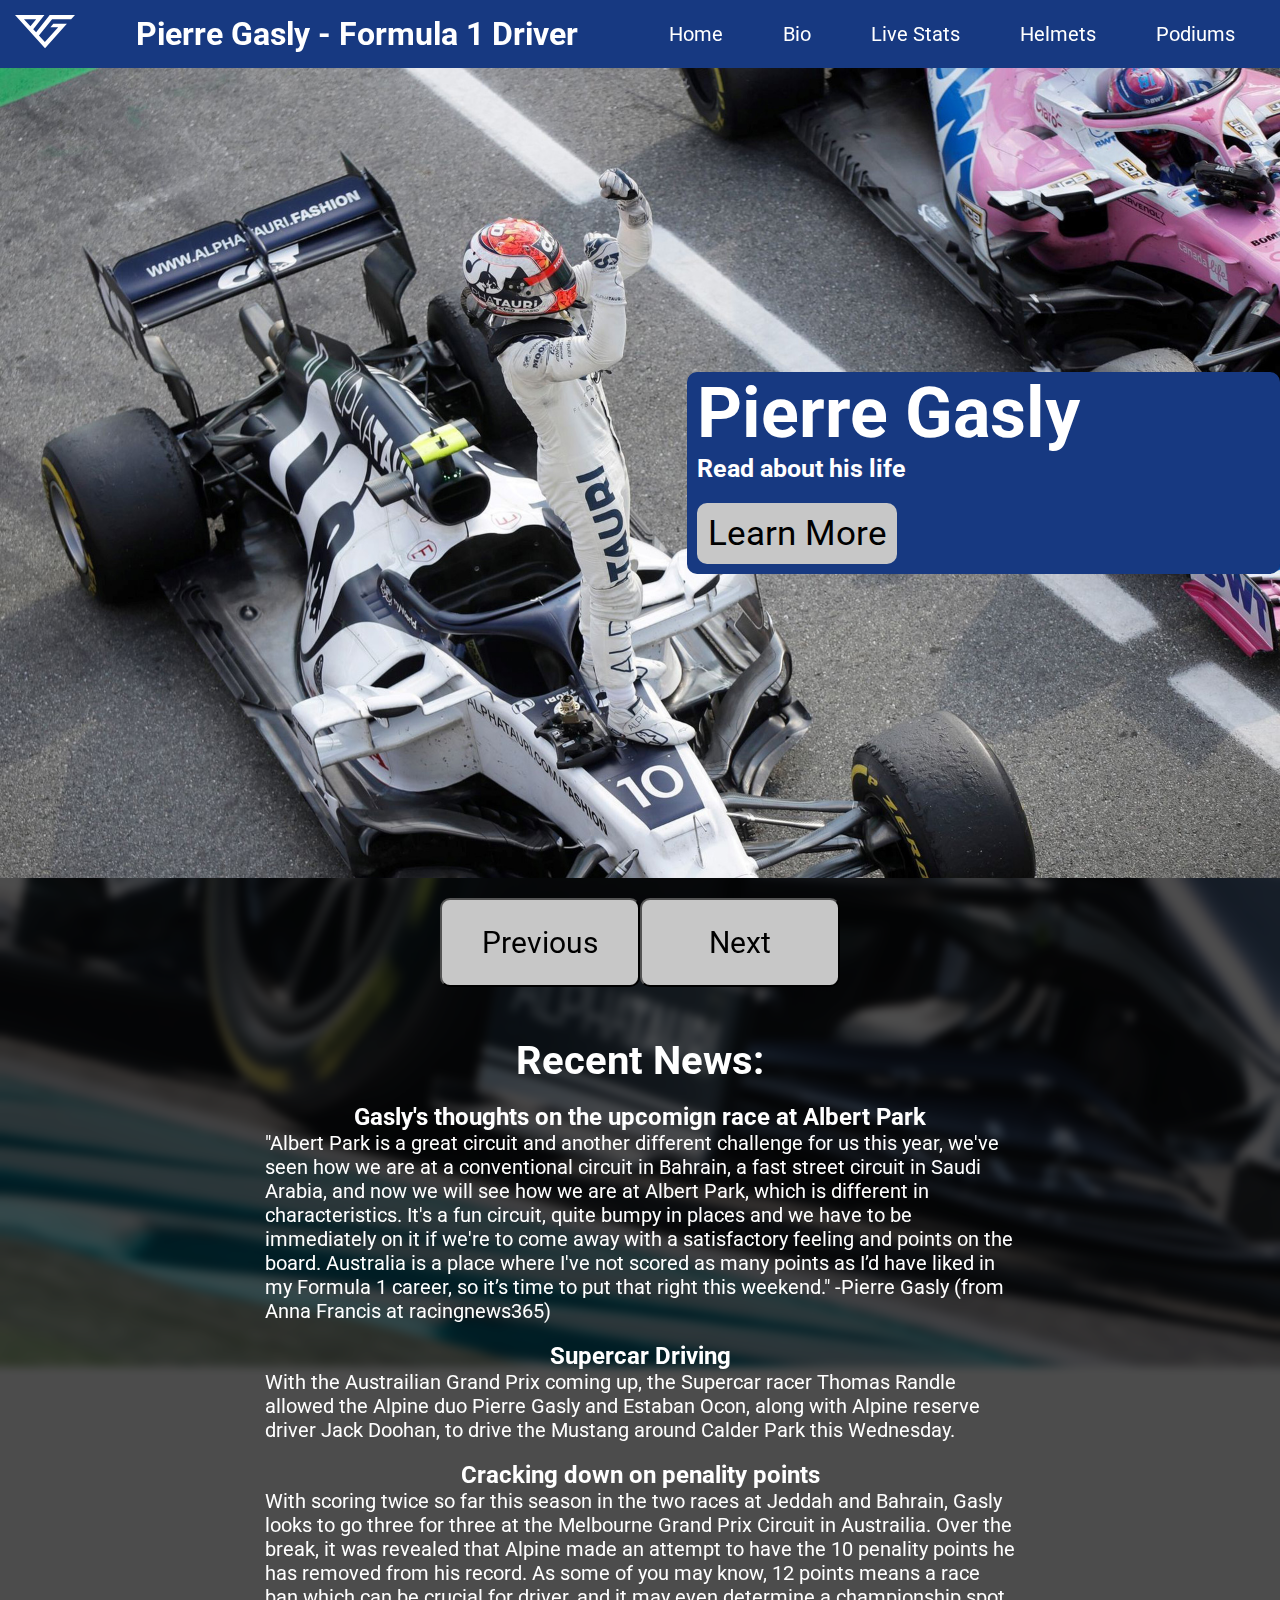
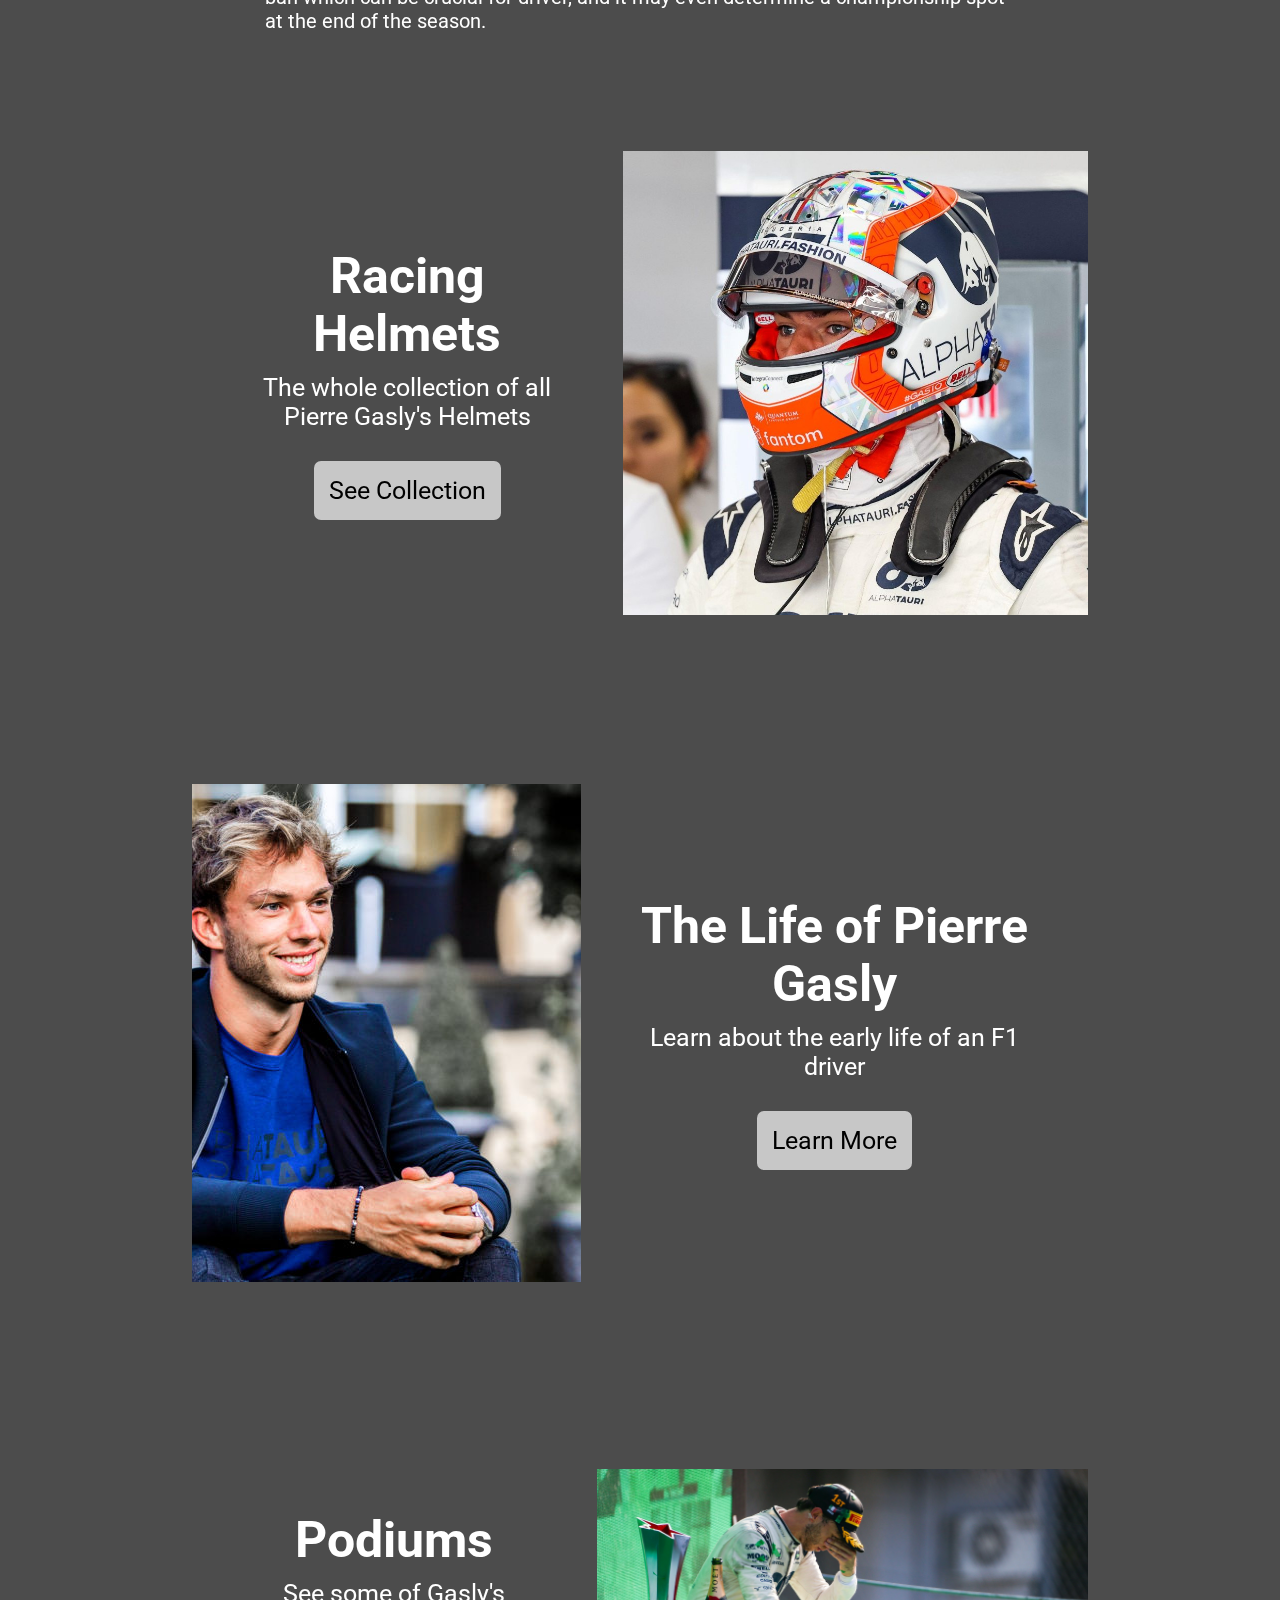
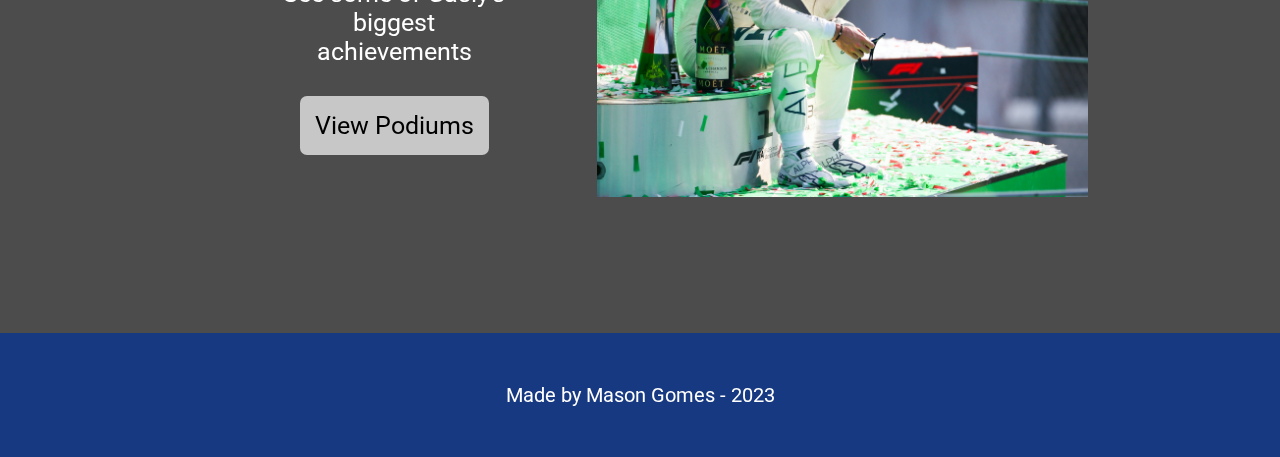
==== commit d38ee494: "touched up" ====
--- a/index.html
+++ b/index.html
@@ -40,6 +40,8 @@
         <a href="podiums.html">Podiums</a>
       </div>
     </nav>
+    
+    
     <div class="heroCarousel">
       <div class="slide bioSlide">
         <div class="slideContent">
@@ -77,6 +79,25 @@
       <button class="prev slideButton">Previous</button>
       <button class="next slideButton">Next</button>
     </div>
+
+
+    <div class="newsContainer">
+      <div class="recentNews">
+        <h1 class="titleNews">Recent News:</h1>
+        <br>
+        <h2>Gasly's thoughts on the upcomign race at Albert Park</h2>
+        <h3 class="infoNews">"Albert Park is a great circuit and another different challenge for us this year, we've seen how we are at a conventional circuit in Bahrain, a fast street circuit in Saudi Arabia, and now we will see how we are at Albert Park, which is different in characteristics. It's a fun circuit, quite bumpy in places and we have to be immediately on it if we're to come away with a satisfactory feeling and points on the board. Australia is a place where I've not scored as many points as I’d have liked in my Formula 1 career, so it’s time to put that right this weekend." -Pierre Gasly (from Anna Francis at racingnews365)</h3>
+        <br> 
+        <h2>Supercar Driving</h2>
+        <h3 class="infoNews">With the Austrailian Grand Prix coming up, the Supercar racer Thomas Randle allowed the Alpine duo Pierre Gasly and Estaban Ocon, along with Alpine reserve driver Jack Doohan, to drive the Mustang around Calder Park this Wednesday.</h3>
+        <br>
+        <h2>Cracking down on penality points </h2>
+        <h3 class="infoNews">With scoring twice so far this season in the two races at Jeddah and Bahrain, Gasly looks to go three for three at the Melbourne Grand Prix Circuit in Austrailia. Over the break, it was revealed that Alpine made an attempt to have the 10 penality points he has removed from his record. As some of you may know, 12 points means a race ban which can be crucial for driver, and it may even determine a championship spot at the end of the season.</h3>
+        
+      
+      </div>
+    </div>
+
     <div class="helmetSection">
       <div class="helmetContent">
         <h1 class="helmetText">Racing Helmets</h1>
@@ -88,6 +109,7 @@
       </div>
       <div class="helmetImage"></div>
     </div>
+
     <div class="bioSection">
       <div class="bioImage"></div>
       <div class="bioContent">
@@ -96,6 +118,7 @@
         <a class="bioButton" href="bio.html">Learn More</a>
       </div>
     </div>
+
     <div class="podiumSection">
       <div class="podiumContent">
         <h1 class="podiumText">Podiums</h1>
@@ -107,6 +130,7 @@
       </div>
       <div class="podiumImage"></div>
     </div>
+
     <div class="footer">
       <div class="footerText">Made by Mason Gomes - 2023</div>
     </div>
--- a/style.css
+++ b/style.css
@@ -142,7 +142,7 @@
 
 .heroSubtitle {
   margin-bottom: 20px;
-  font-size: 35px;
+  font-size: 25px;
 }
 
 .heroButton {
@@ -159,6 +159,32 @@
 .heroButton:hover {
   background-color: rgb(100, 100, 100);
   color: rgb(255, 255, 255);
+}
+
+.recentNews {
+  display: flex;
+  flex-direction: column;
+  justify-content: center;
+  align-items: center;
+  margin: 50px 0px 50px 0px;
+  color: white;
+  width: 750px;
+}
+
+.titleNews{
+  font-size: 40px;
+}
+
+.infoNews{
+  font-size: 20px;
+  font-weight: normal;
+}
+
+.newsContainer{
+  display: flex;
+  flex-direction: column;
+  justify-content: center;
+  align-items: center;
 }
 
 .helmetImage {
@@ -170,7 +196,6 @@
 }
 
 .helmetContent {
-  background-color: rgba(255, 255, 255, 0);
   font-size: 25px;
   display: flex;
   flex-direction: column;
@@ -223,7 +248,6 @@
 }
 
 .bioContent {
-  background-color: rgba(255, 255, 255, 0);
   font-size: 25px;
   display: flex;
   flex-direction: column;
@@ -272,7 +296,6 @@
 }
 
 .podiumContent {
-  background-color: rgba(255, 255, 255, 0);
   font-size: 25px;
   display: flex;
   flex-direction: column;
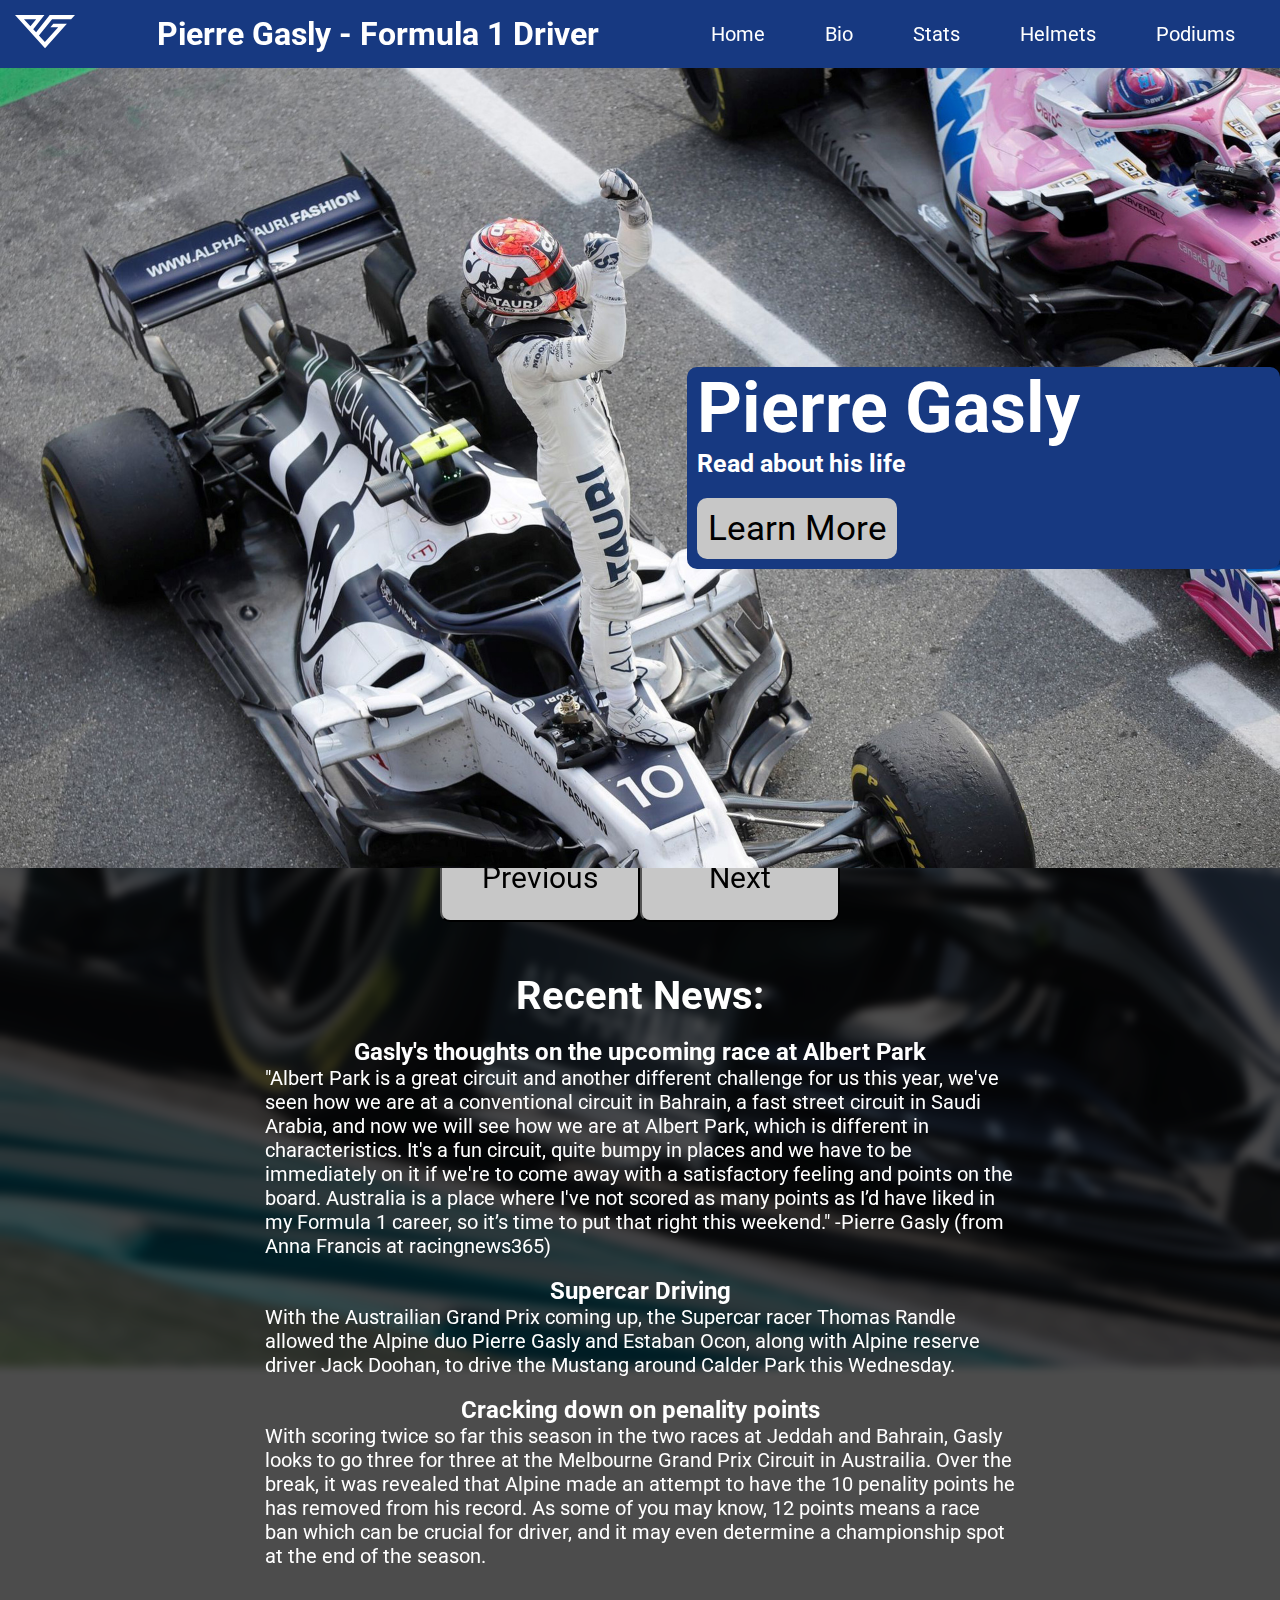
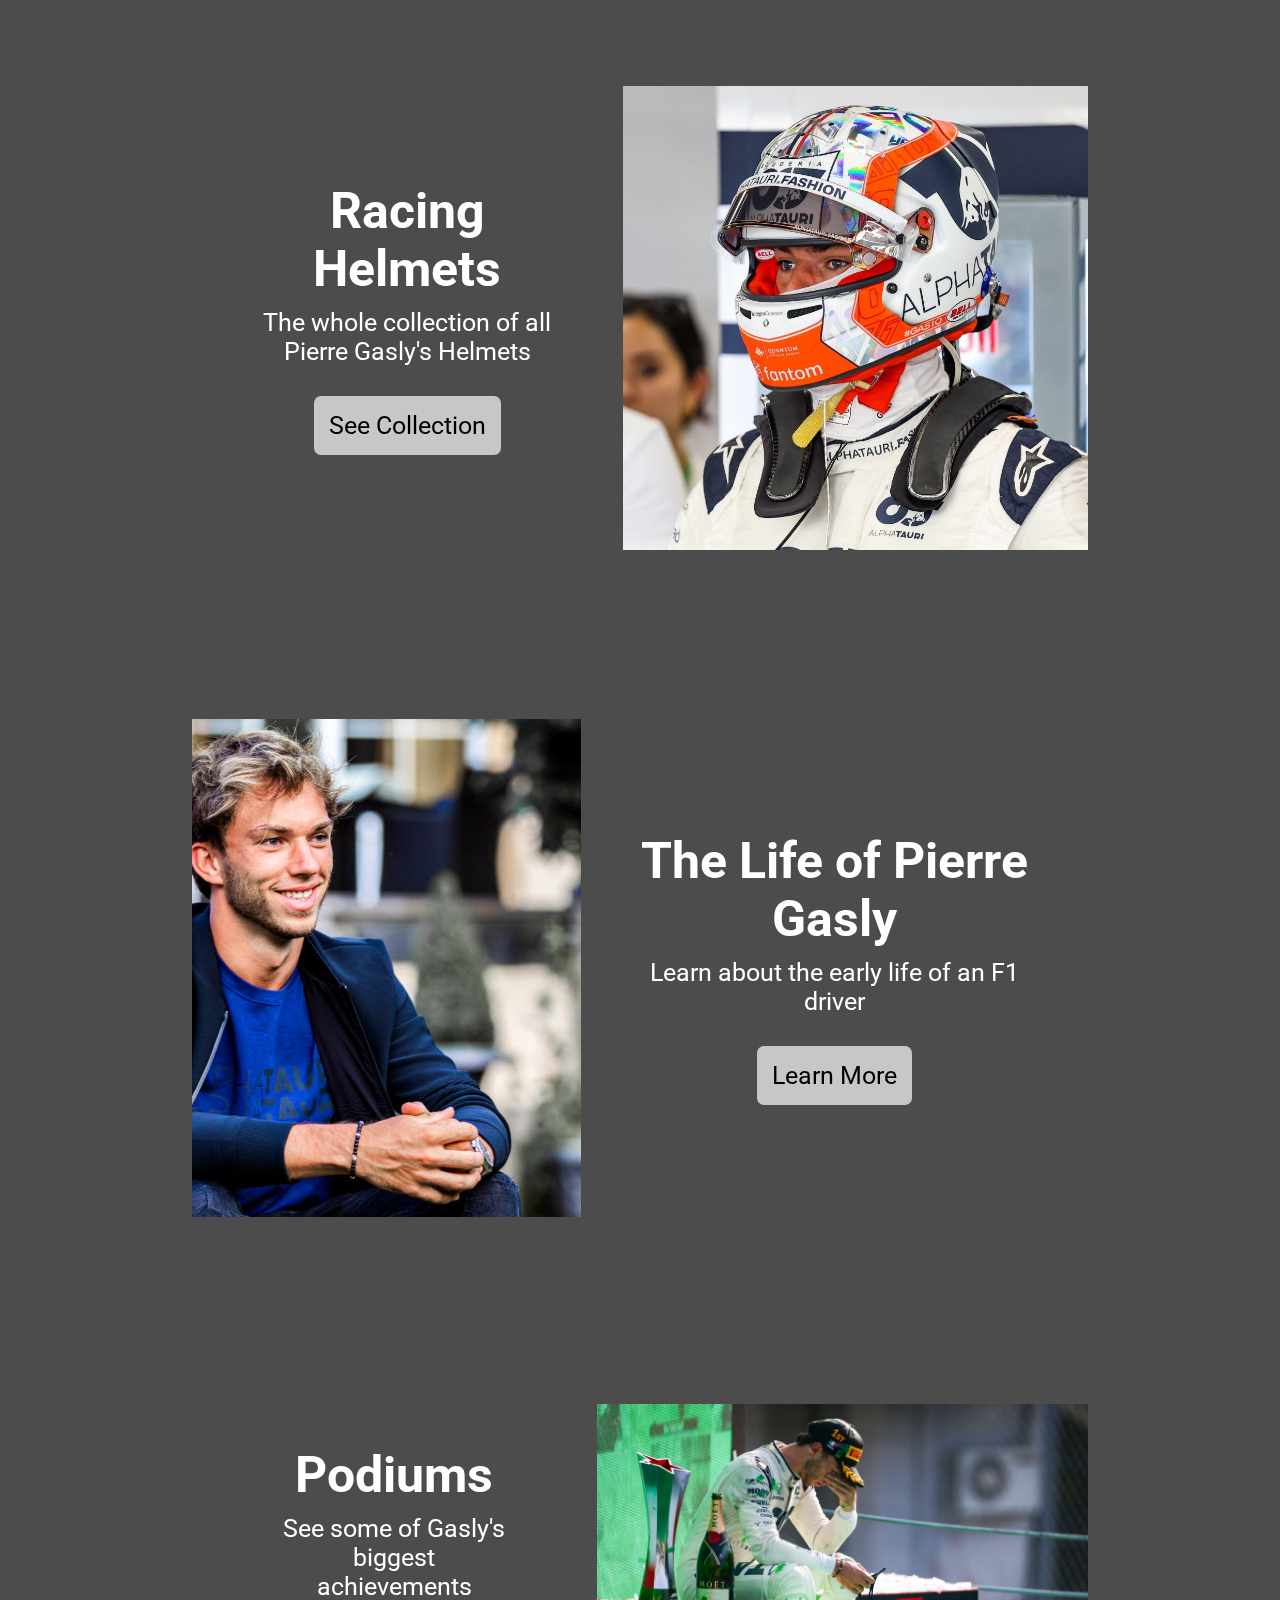
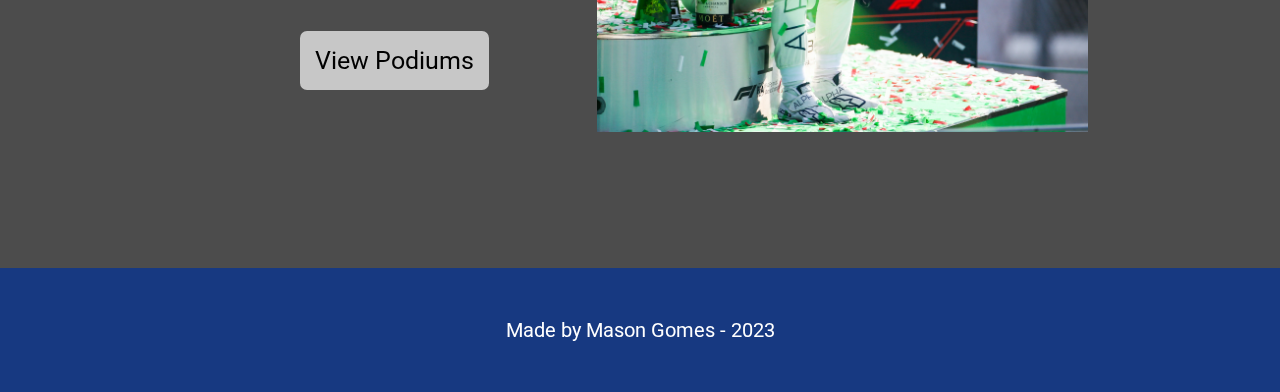
==== commit eba3d742: "added stats fixed helmets" ====
--- a/index.html
+++ b/index.html
@@ -35,7 +35,7 @@
       <div class="tabs">
         <a href="index.html">Home</a>
         <a href="bio.html">Bio</a>
-        <a href="stats.html">Live Stats</a>
+        <a href="stats.html">Stats</a>
         <a href="helmets.html">Helmets</a>
         <a href="podiums.html">Podiums</a>
       </div>
@@ -75,6 +75,7 @@
         </div>
       </div>
     </div>
+    
     <div class="slideButtonContainer">
       <button class="prev slideButton">Previous</button>
       <button class="next slideButton">Next</button>
@@ -85,7 +86,7 @@
       <div class="recentNews">
         <h1 class="titleNews">Recent News:</h1>
         <br>
-        <h2>Gasly's thoughts on the upcomign race at Albert Park</h2>
+        <h2>Gasly's thoughts on the upcoming race at Albert Park</h2>
         <h3 class="infoNews">"Albert Park is a great circuit and another different challenge for us this year, we've seen how we are at a conventional circuit in Bahrain, a fast street circuit in Saudi Arabia, and now we will see how we are at Albert Park, which is different in characteristics. It's a fun circuit, quite bumpy in places and we have to be immediately on it if we're to come away with a satisfactory feeling and points on the board. Australia is a place where I've not scored as many points as I’d have liked in my Formula 1 career, so it’s time to put that right this weekend." -Pierre Gasly (from Anna Francis at racingnews365)</h3>
         <br> 
         <h2>Supercar Driving</h2>
--- a/style.css
+++ b/style.css
@@ -17,14 +17,10 @@
 }
 
 .heroCarousel {
-  width: 100%;
-  height: 90vh;
-  display: flex;
-  justify-content: center;
-  position: relative;
-  align-items: flex-end;
-  text-align: left;
-  flex-direction: column;
+  width: 500px;
+  height: 85vh;
+  display: flex;
+  justify-content: left;
   overflow: hidden;
 }
 
@@ -99,7 +95,7 @@
 
 .slide {
   width: 100%;
-  height: 100%;
+  height: 800px;
   position: absolute;
   transition: all 0.5s;
 }
@@ -130,7 +126,7 @@
   background-color: rgb(199, 199, 199);
   color: rgb(0, 0, 0);
   border-radius: 10px;
-  margin-top: 20px;
+  /* margin-top: 20px; */
   width: 200px;
   font-size: 30px;
 }
